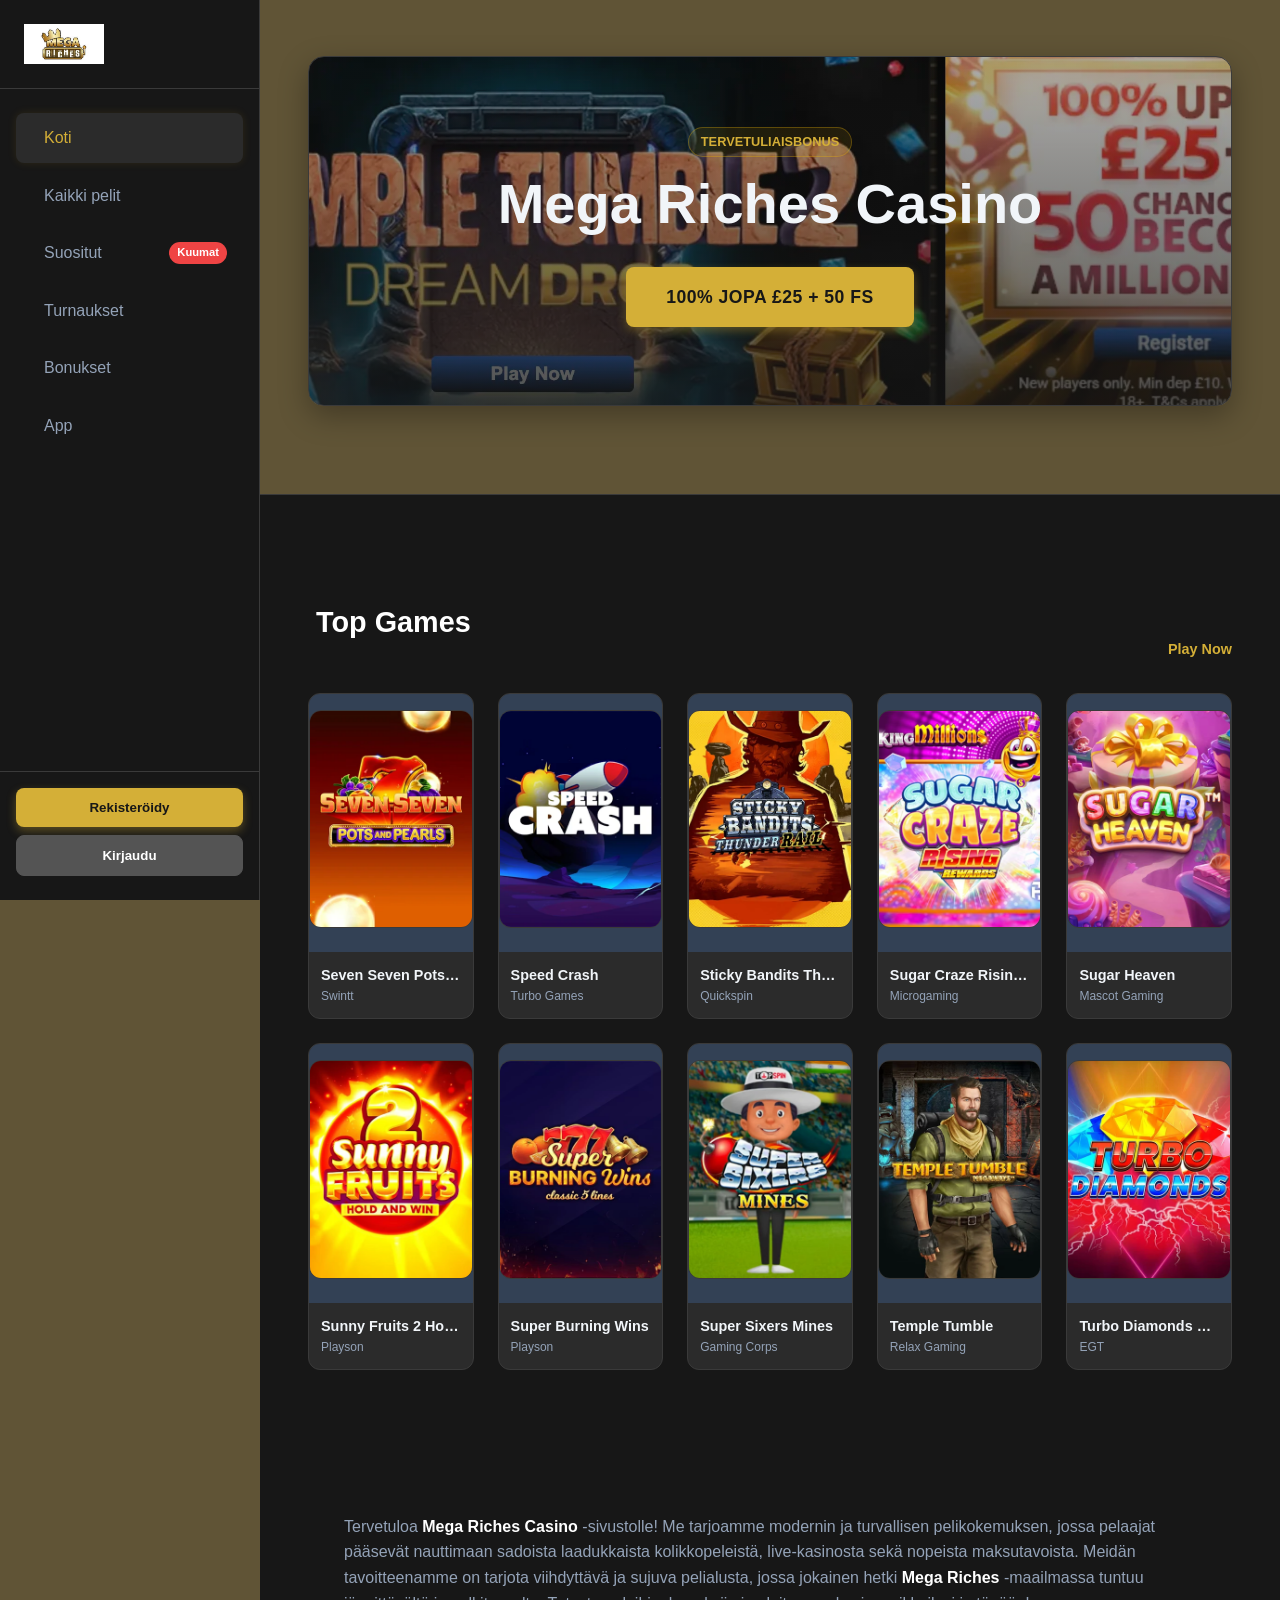
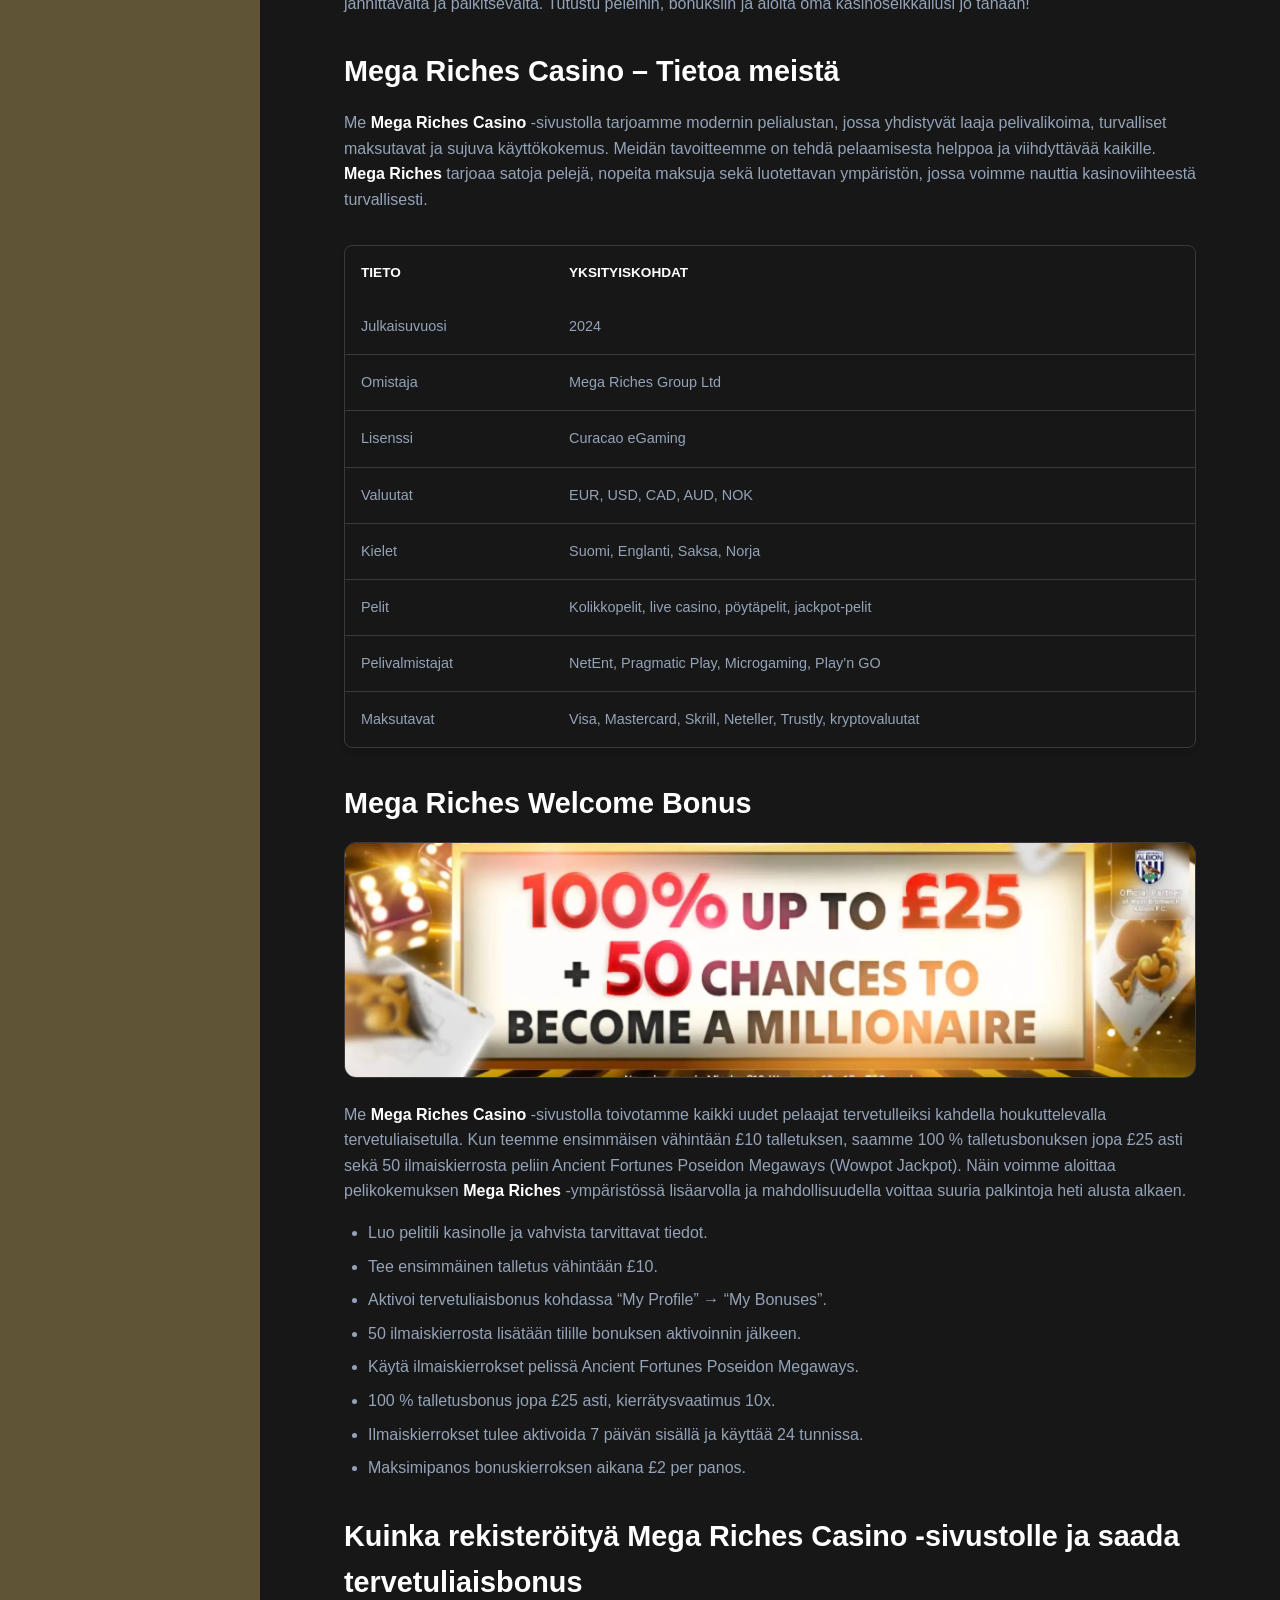
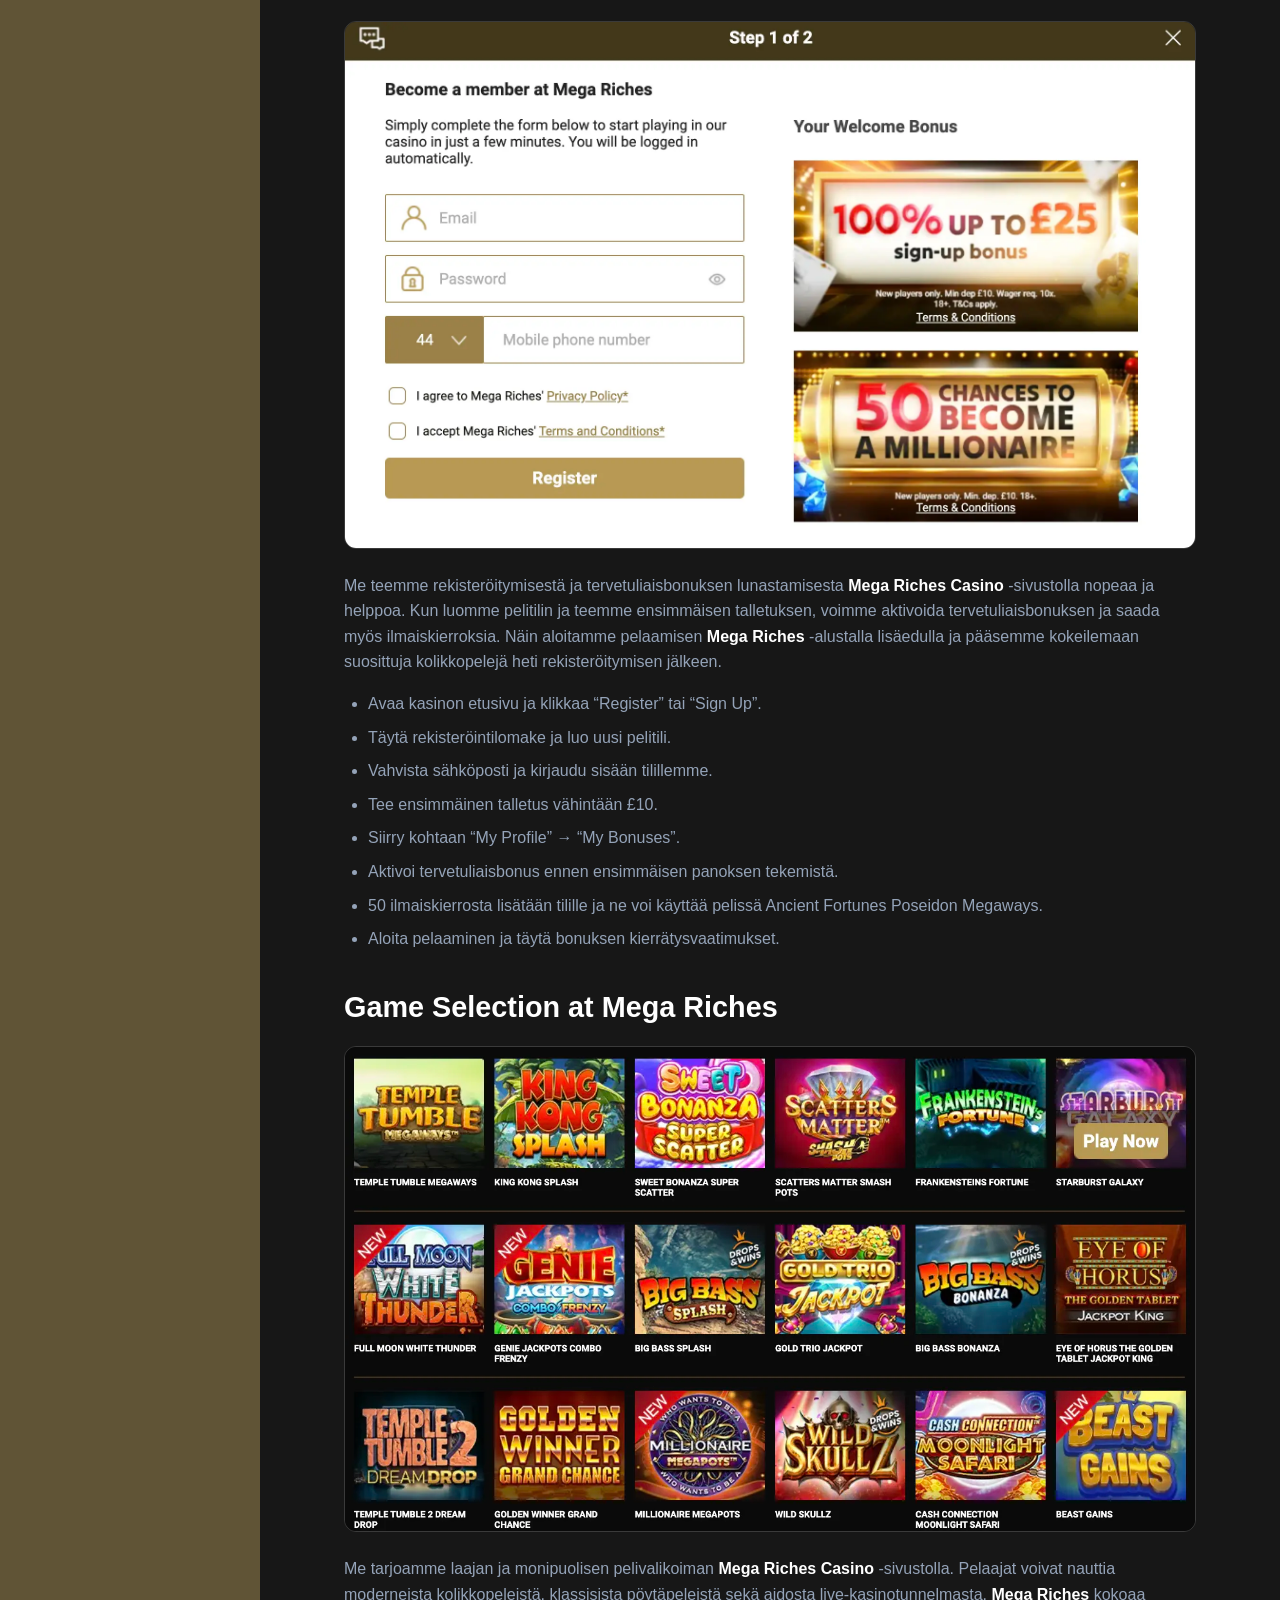
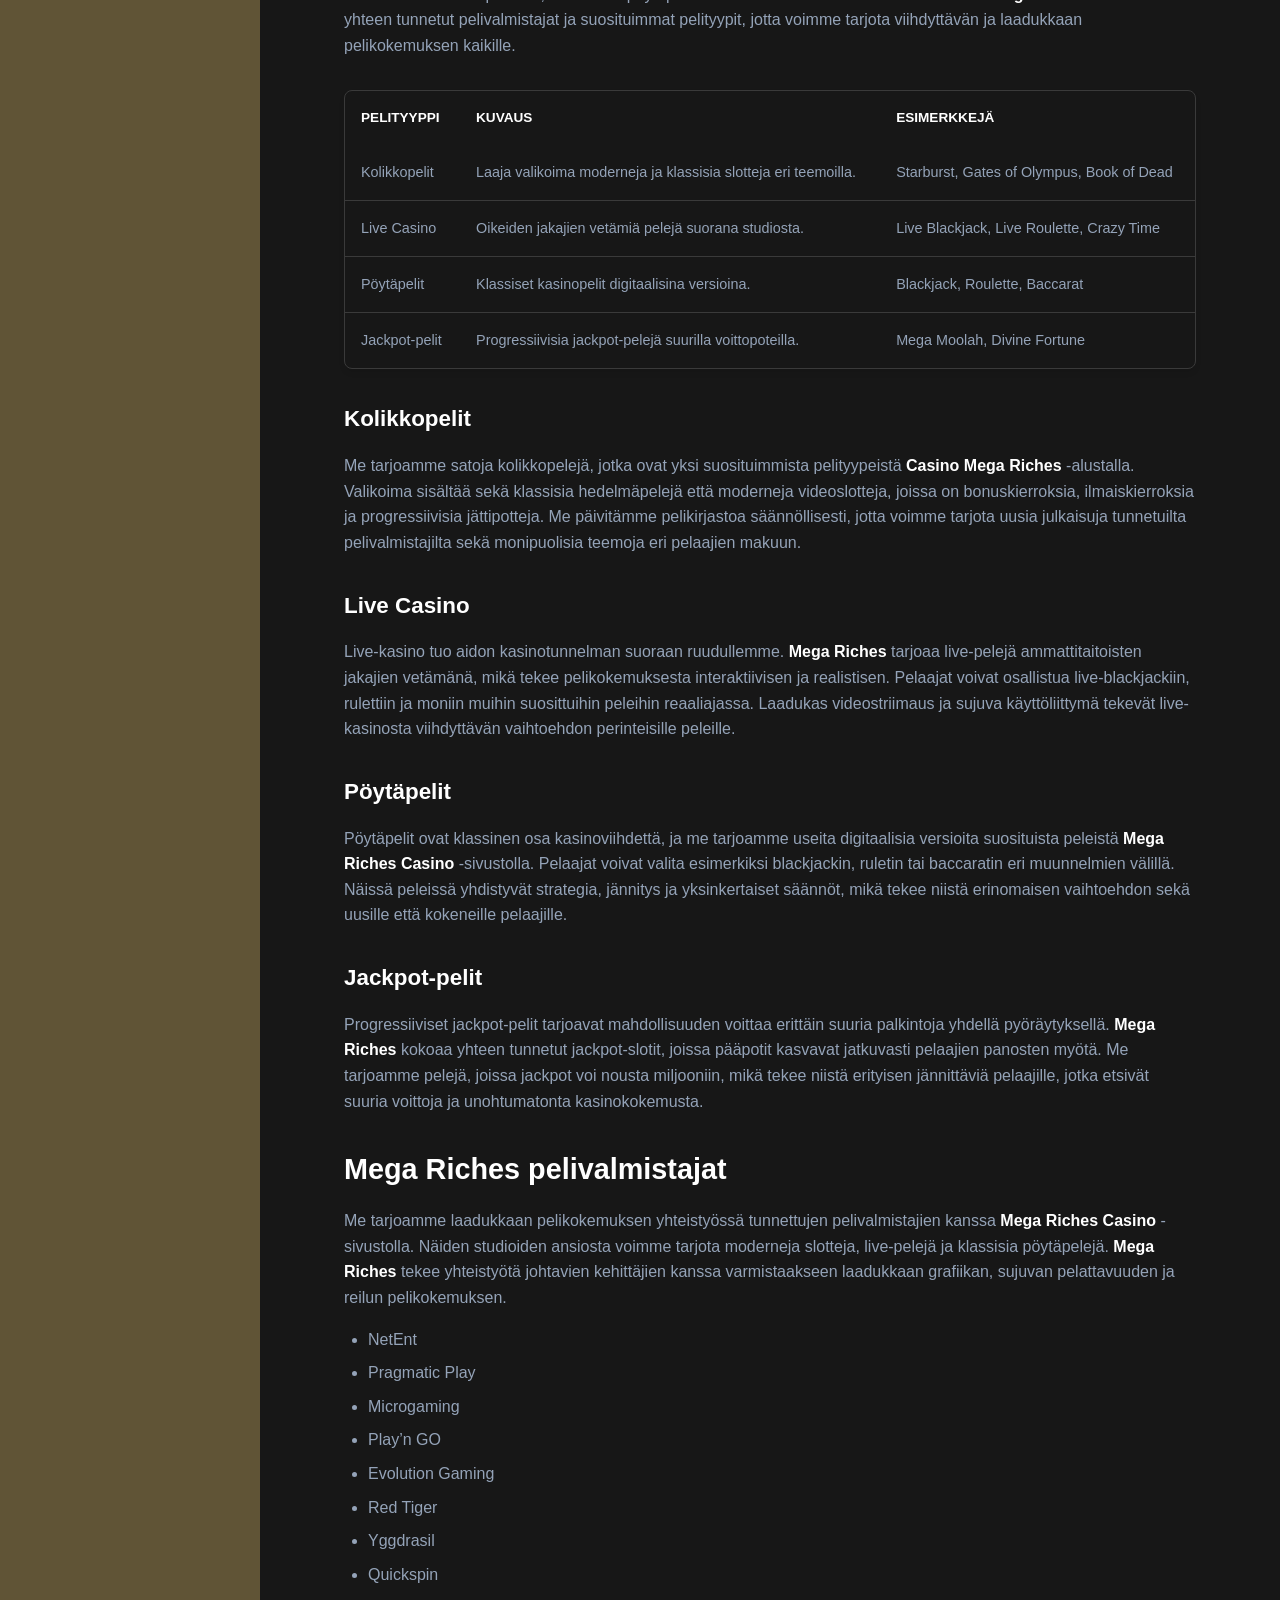
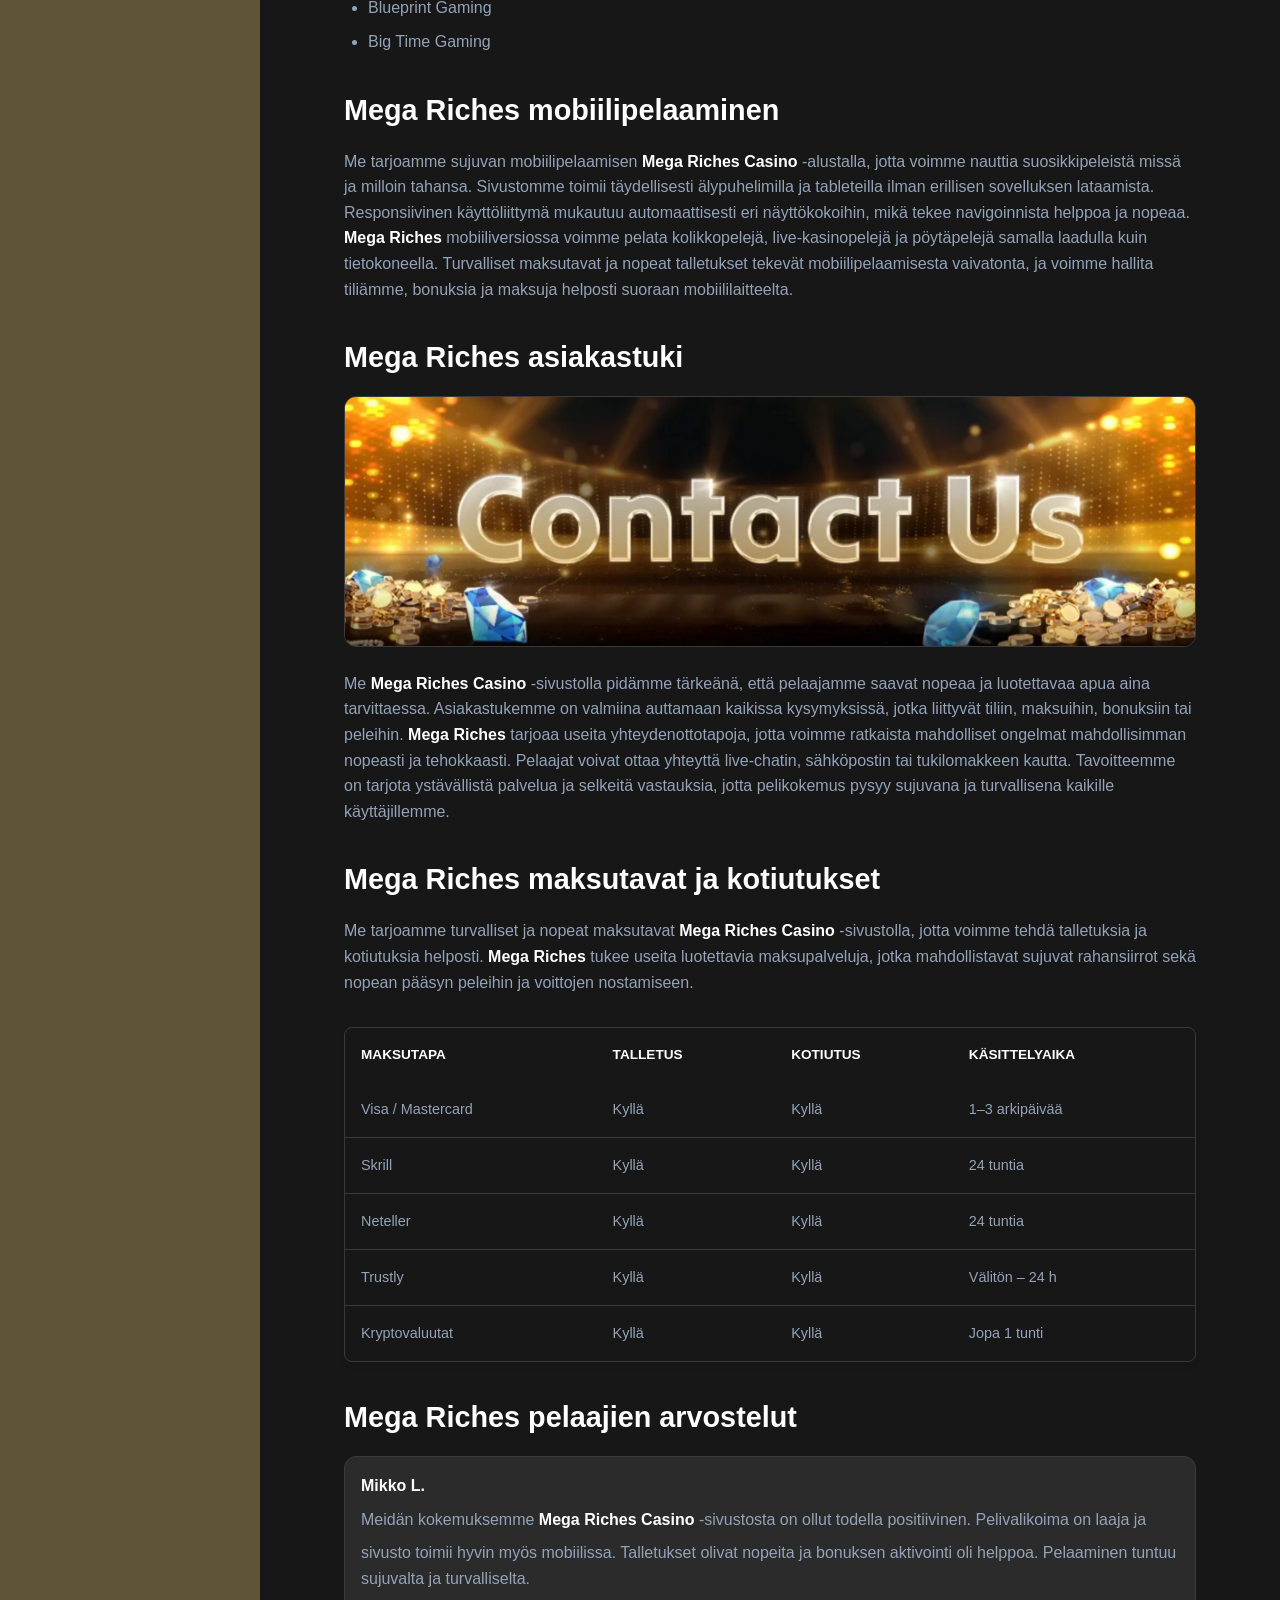
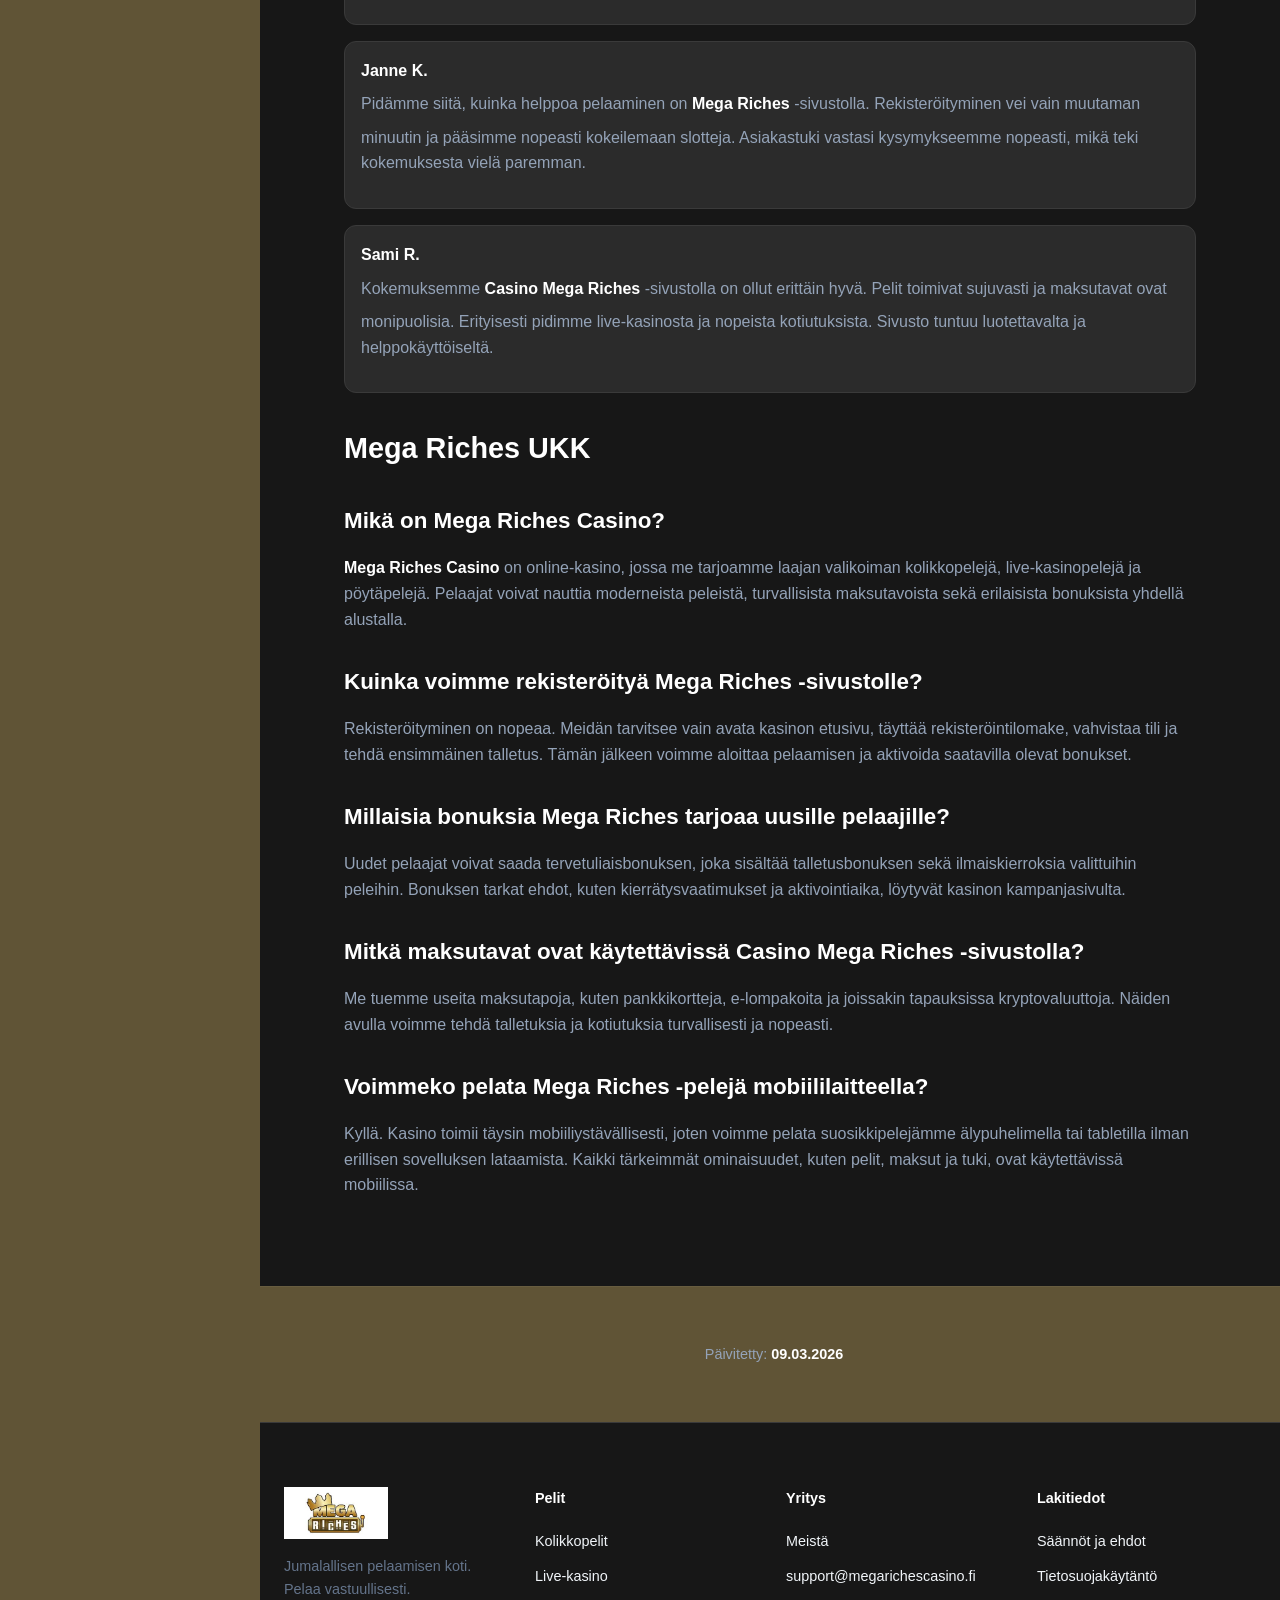
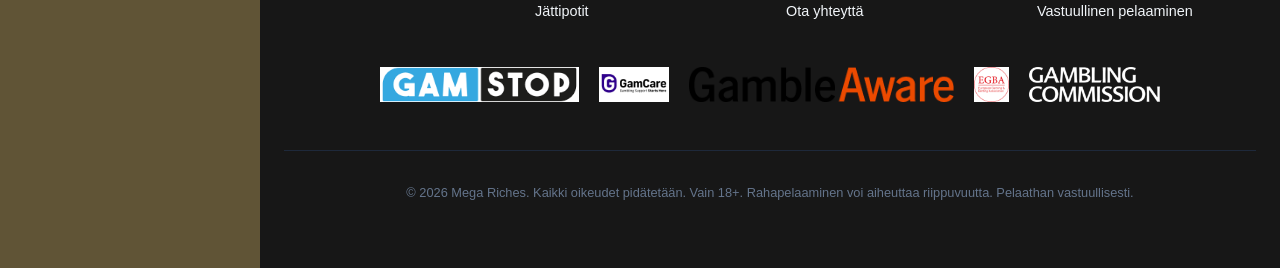
==== index.html @ fe6aa668 "Initial Mega Riches website commit" ====
<!DOCTYPE html>
<html lang="fi">
<head>
    <meta charset="UTF-8">
    <meta name="viewport" content="width=device-width, initial-scale=1.0">
    <title>Mega Riches Casino - Bonus, pelit, maksut ja arvostelut</title>
<meta name="description" content="Tutustu Mega Riches Casinoon: tervetuliaisbonus, pelivalikoima, rekisteröityminen, maksutavat, mobiilipelaaminen, asiakastuki ja UKK.">
    <link rel="stylesheet" href="style.css?=1.8">
    <link rel="canonical" href="/" />
    <link rel="alternate" hreflang="fi" href="/" />
    <link rel="icon" type="image/jpeg" href="mega-riches-favicon.jpeg">
</head>
<body>

    <!-- Checkbox Logic for Mobile Menu -->
<input type="checkbox" id="nav-toggle">

    <div class="app-wrapper">
        
      <div class="mobile-header">
    <div class="brand">
        <a href="/">
            <img src="mega-riches-logo.jpeg" alt="Mega Riches" class="logo-img">
        </a>
    </div>
            
            <div class="header-right" style="display: flex; align-items: center; gap: 10px;">
               <a href="/login/">
  <button class="btn btn-secondary btn-header" style="padding: 5px 10px; font-size: 0.8rem;">Kirjaudu</button>
</a>
              <a href="/go/" class="btn btn-primary btn-header" style="padding: 5px 10px; font-size: 0.8rem;" role="button">Rekisteröidy</a>
                <label for="nav-toggle" class="nav-toggle-label">
                    <i class="fa-solid fa-bars"></i>
                </label>
            </div>
        </div>

        <aside class="sidebar">
            <div class="sidebar-header">
                <div class="brand">
                        <a href="/">
            <img src="mega-riches-logo.jpeg" alt="Mega Riches" class="logo-img">
        </a>
                </div>
            </div>

            <nav class="nav-menu">
                <a href="/" class="nav-link active">
                    <i class="fa-solid fa-house"></i>
                    <span>Koti</span>
                </a>
                <a href="#games" class="nav-link">
                    <i class="fa-solid fa-gamepad"></i>
                    <span>Kaikki pelit</span>
                </a>
                <a href="/" class="nav-link">
                    <i class="fa-solid fa-fire"></i>
                    <span>Suositut</span>
                    <span class="hot-badge">Kuumat</span>
                </a>
                <a href="/" class="nav-link">
                    <i class="fa-solid fa-trophy"></i>
                    <span>Turnaukset</span>
                </a>
                <a href="/bonus/" class="nav-link">
                    <i class="fa-solid fa-wallet"></i>
                    <span>Bonukset</span>
                </a>
                <a href="/app/" class="nav-link">
                    <i class="fa-solid fa-circle-question"></i>
                    <span>App</span>
                </a>
            </nav>

            <div class="sidebar-footer">
              <a href="/go/"> <button class="btn btn-primary">Rekisteröidy</button></a>
                  <a href="/login/">
                <button class="btn btn-secondary">Kirjaudu</button>
                </a>
            </div>
        </aside>

        <!-- Main Content Area -->
        <main class="main-content">
            <section class="hero-section">
                <div class="container">
                    <div class="hero-banner">
                        <span class="hero-tag">Tervetuliaisbonus</span>
                        <h1 class="hero-title">Mega Riches Casino</h1>
                        <a href="/go/" class="btn btn-primary hero-cta" role="button">100% jopa £25 + 50 FS</a>
                    </div>
                </div>
            </section>

            <section id="games" class="content-section" style="border-top: none;">
                <div class="container">
                    <div class="section-header">
                        <h2 class="section-title"><i class="fa-solid fa-gamepad"></i> Top Games</h2>
                        <a href="/go/" class="view-all">Play Now <i class="fa-solid fa-arrow-right"></i></a>
                    </div>

                    <div class="games-grid">
                        <div class="game-card">
                            <div class="game-thumb">
                                <img src="seven-seven-pots-and-pearls.webp" alt="Seven Seven Pots and Pearls" style="width: 100%; height: 100%; object-fit: cover;">
                                <div class="game-overlay">
                                    <button class="play-btn-round">Pelaa</button>
                                </div>
                            </div>
                            <div class="game-info">
                                <div class="game-name">Seven Seven Pots and Pearls</div>
                                <div class="game-provider">Swintt</div>
                            </div>
                        </div>

                        <div class="game-card">
                            <div class="game-thumb">
                                <img src="speed-crash.webp" alt="Speed Crash" style="width: 100%; height: 100%; object-fit: cover;">
                                <div class="game-overlay">
                                    <button class="play-btn-round">Pelaa</button>
                                </div>
                            </div>
                            <div class="game-info">
                                <div class="game-name">Speed Crash</div>
                                <div class="game-provider">Turbo Games</div>
                            </div>
                        </div>

                        <div class="game-card">
                            <div class="game-thumb">
                                <img src="sticky-bandits-thunder-rail.webp" alt="Sticky Bandits Thunder Rail" style="width: 100%; height: 100%; object-fit: cover;">
                                <div class="game-overlay">
                                    <button class="play-btn-round">Pelaa</button>
                                </div>
                            </div>
                            <div class="game-info">
                                <div class="game-name">Sticky Bandits Thunder Rail</div>
                                <div class="game-provider">Quickspin</div>
                            </div>
                        </div>

                        <div class="game-card">
                            <div class="game-thumb">
                                <img src="sugar-craze-rising-rewards-king-millions.webp" alt="Sugar Craze Rising Rewards King Millions" style="width: 100%; height: 100%; object-fit: cover;">
                                <div class="game-overlay">
                                    <button class="play-btn-round">Pelaa</button>
                                </div>
                            </div>
                            <div class="game-info">
                                <div class="game-name">Sugar Craze Rising Rewards</div>
                                <div class="game-provider">Microgaming</div>
                            </div>
                        </div>

                        <div class="game-card">
                            <div class="game-thumb">
                                <img src="sugar-heaven.webp" alt="Sugar Heaven" style="width: 100%; height: 100%; object-fit: cover;">
                                <div class="game-overlay">
                                    <button class="play-btn-round">Pelaa</button>
                                </div>
                            </div>
                            <div class="game-info">
                                <div class="game-name">Sugar Heaven</div>
                                <div class="game-provider">Mascot Gaming</div>
                            </div>
                        </div>

                        <div class="game-card">
                            <div class="game-thumb">
                                <img src="sunny-fruits-2-hold-and-win.webp" alt="Sunny Fruits 2 Hold and Win" style="width: 100%; height: 100%; object-fit: cover;">
                                <div class="game-overlay">
                                    <button class="play-btn-round">Pelaa</button>
                                </div>
                            </div>
                            <div class="game-info">
                                <div class="game-name">Sunny Fruits 2 Hold and Win</div>
                                <div class="game-provider">Playson</div>
                            </div>
                        </div>

                        <div class="game-card">
                            <div class="game-thumb">
                                <img src="super-burning-wins.webp" alt="Super Burning Wins" style="width: 100%; height: 100%; object-fit: cover;">
                                <div class="game-overlay">
                                    <button class="play-btn-round">Pelaa</button>
                                </div>
                            </div>
                            <div class="game-info">
                                <div class="game-name">Super Burning Wins</div>
                                <div class="game-provider">Playson</div>
                            </div>
                        </div>

                        <div class="game-card">
                            <div class="game-thumb">
                                <img src="super-sixers-mines.webp" alt="Super Sixers Mines" style="width: 100%; height: 100%; object-fit: cover;">
                                <div class="game-overlay">
                                    <button class="play-btn-round">Pelaa</button>
                                </div>
                            </div>
                            <div class="game-info">
                                <div class="game-name">Super Sixers Mines</div>
                                <div class="game-provider">Gaming Corps</div>
                            </div>
                        </div>

                        <div class="game-card">
                            <div class="game-thumb">
                                <img src="temple-tumble.webp" alt="Temple Tumble" style="width: 100%; height: 100%; object-fit: cover;">
                                <div class="game-overlay">
                                    <button class="play-btn-round">Pelaa</button>
                                </div>
                            </div>
                            <div class="game-info">
                                <div class="game-name">Temple Tumble</div>
                                <div class="game-provider">Relax Gaming</div>
                            </div>
                        </div>

                        <div class="game-card">
                            <div class="game-thumb">
                                <img src="turbo-diamonds-hold-and-win.webp" alt="Turbo Diamonds Hold and Win" style="width: 100%; height: 100%; object-fit: cover;">
                                <div class="game-overlay">
                                    <button class="play-btn-round">Pelaa</button>
                                </div>
                            </div>
                            <div class="game-info">
                                <div class="game-name">Turbo Diamonds Hold and Win</div>
                                <div class="game-provider">EGT</div>
                            </div>
                        </div>
                    </div>
                </div>
            </section>

            <section class="content-section" style="border-top: none;">
                <div class="container" style="max-width: 900px;">
<p>Tervetuloa <strong>Mega Riches Casino</strong> -sivustolle! Me tarjoamme modernin ja turvallisen pelikokemuksen, jossa pelaajat pääsevät nauttimaan sadoista laadukkaista kolikkopeleistä, live-kasinosta sekä nopeista maksutavoista. Meidän tavoitteenamme on tarjota viihdyttävä ja sujuva pelialusta, jossa jokainen hetki <strong>Mega Riches</strong> -maailmassa tuntuu jännittävältä ja palkitsevalta. Tutustu peleihin, bonuksiin ja aloita oma kasinoseikkailusi jo tänään!</p>
<h2>Mega Riches Casino – Tietoa meistä</h2>
<p>Me <strong>Mega Riches Casino</strong> -sivustolla tarjoamme modernin pelialustan, jossa yhdistyvät laaja pelivalikoima, turvalliset maksutavat ja sujuva käyttökokemus. Meidän tavoitteemme on tehdä pelaamisesta helppoa ja viihdyttävää kaikille. <strong>Mega Riches</strong> tarjoaa satoja pelejä, nopeita maksuja sekä luotettavan ympäristön, jossa voimme nauttia kasinoviihteestä turvallisesti.</p>


<div class="table-responsive">
<table>
<tr>
<th>Tieto</th>
<th>Yksityiskohdat</th>
</tr>
<tr>
<td>Julkaisuvuosi</td>
<td>2024</td>
</tr>
<tr>
<td>Omistaja</td>
<td>Mega Riches Group Ltd</td>
</tr>
<tr>
<td>Lisenssi</td>
<td>Curacao eGaming</td>
</tr>
<tr>
<td>Valuutat</td>
<td>EUR, USD, CAD, AUD, NOK</td>
</tr>
<tr>
<td>Kielet</td>
<td>Suomi, Englanti, Saksa, Norja</td>
</tr>
<tr>
<td>Pelit</td>
<td>Kolikkopelit, live casino, pöytäpelit, jackpot-pelit</td>
</tr>
<tr>
<td>Pelivalmistajat</td>
<td>NetEnt, Pragmatic Play, Microgaming, Play’n GO</td>
</tr>
<tr>
<td>Maksutavat</td>
<td>Visa, Mastercard, Skrill, Neteller, Trustly, kryptovaluutat</td>
</tr>
</table>
</div>
<h2>Mega Riches Welcome Bonus</h2>
<img src="mega-riches-welcome-bonus.webp" alt="Mega Riches Welcome Bonus">
<p>Me <strong>Mega Riches Casino</strong> -sivustolla toivotamme kaikki uudet pelaajat tervetulleiksi kahdella houkuttelevalla tervetuliaisetulla. Kun teemme ensimmäisen vähintään £10 talletuksen, saamme 100 % talletusbonuksen jopa £25 asti sekä 50 ilmaiskierrosta peliin Ancient Fortunes Poseidon Megaways (Wowpot Jackpot). Näin voimme aloittaa pelikokemuksen <strong>Mega Riches</strong> -ympäristössä lisäarvolla ja mahdollisuudella voittaa suuria palkintoja heti alusta alkaen.</p>


<ul>
<li>Luo pelitili kasinolle ja vahvista tarvittavat tiedot.</li>
<li>Tee ensimmäinen talletus vähintään £10.</li>
<li>Aktivoi tervetuliaisbonus kohdassa “My Profile” → “My Bonuses”.</li>
<li>50 ilmaiskierrosta lisätään tilille bonuksen aktivoinnin jälkeen.</li>
<li>Käytä ilmaiskierrokset pelissä Ancient Fortunes Poseidon Megaways.</li>
<li>100 % talletusbonus jopa £25 asti, kierrätysvaatimus 10x.</li>
<li>Ilmaiskierrokset tulee aktivoida 7 päivän sisällä ja käyttää 24 tunnissa.</li>
<li>Maksimipanos bonuskierroksen aikana £2 per panos.</li>
</ul>
<h2>Kuinka rekisteröityä Mega Riches Casino -sivustolle ja saada tervetuliaisbonus</h2>
<img src="mega-riches-registration.webp" alt="Mega Riches Registration">
<p>Me teemme rekisteröitymisestä ja tervetuliaisbonuksen lunastamisesta <strong>Mega Riches Casino</strong> -sivustolla nopeaa ja helppoa. Kun luomme pelitilin ja teemme ensimmäisen talletuksen, voimme aktivoida tervetuliaisbonuksen ja saada myös ilmaiskierroksia. Näin aloitamme pelaamisen <strong>Mega Riches</strong> -alustalla lisäedulla ja pääsemme kokeilemaan suosittuja kolikkopelejä heti rekisteröitymisen jälkeen.</p>


<ul>
<li>Avaa kasinon etusivu ja klikkaa “Register” tai “Sign Up”.</li>
<li>Täytä rekisteröintilomake ja luo uusi pelitili.</li>
<li>Vahvista sähköposti ja kirjaudu sisään tilillemme.</li>
<li>Tee ensimmäinen talletus vähintään £10.</li>
<li>Siirry kohtaan “My Profile” → “My Bonuses”.</li>
<li>Aktivoi tervetuliaisbonus ennen ensimmäisen panoksen tekemistä.</li>
<li>50 ilmaiskierrosta lisätään tilille ja ne voi käyttää pelissä Ancient Fortunes Poseidon Megaways.</li>
<li>Aloita pelaaminen ja täytä bonuksen kierrätysvaatimukset.</li>
</ul>
<h2>Game Selection at Mega Riches</h2>
<img src="mega-riches-game-selection.webp" alt="Mega Riches Game Selection">
<p>Me tarjoamme laajan ja monipuolisen pelivalikoiman <strong>Mega Riches Casino</strong> -sivustolla. Pelaajat voivat nauttia moderneista kolikkopeleistä, klassisista pöytäpeleistä sekä aidosta live-kasinotunnelmasta. <strong>Mega Riches</strong> kokoaa yhteen tunnetut pelivalmistajat ja suosituimmat pelityypit, jotta voimme tarjota viihdyttävän ja laadukkaan pelikokemuksen kaikille.</p>


<div class="table-responsive">
<table>
<tr>
<th>Pelityyppi</th>
<th>Kuvaus</th>
<th>Esimerkkejä</th>
</tr>
<tr>
<td>Kolikkopelit</td>
<td>Laaja valikoima moderneja ja klassisia slotteja eri teemoilla.</td>
<td>Starburst, Gates of Olympus, Book of Dead</td>
</tr>
<tr>
<td>Live Casino</td>
<td>Oikeiden jakajien vetämiä pelejä suorana studiosta.</td>
<td>Live Blackjack, Live Roulette, Crazy Time</td>
</tr>
<tr>
<td>Pöytäpelit</td>
<td>Klassiset kasinopelit digitaalisina versioina.</td>
<td>Blackjack, Roulette, Baccarat</td>
</tr>
<tr>
<td>Jackpot-pelit</td>
<td>Progressiivisia jackpot-pelejä suurilla voittopoteilla.</td>
<td>Mega Moolah, Divine Fortune</td>
</tr>
</table>
</div>


<h3>Kolikkopelit</h3>
<p>Me tarjoamme satoja kolikkopelejä, jotka ovat yksi suosituimmista pelityypeistä <strong>Casino Mega Riches</strong> -alustalla. Valikoima sisältää sekä klassisia hedelmäpelejä että moderneja videoslotteja, joissa on bonuskierroksia, ilmaiskierroksia ja progressiivisia jättipotteja. Me päivitämme pelikirjastoa säännöllisesti, jotta voimme tarjota uusia julkaisuja tunnetuilta pelivalmistajilta sekä monipuolisia teemoja eri pelaajien makuun.</p>


<h3>Live Casino</h3>
<p>Live-kasino tuo aidon kasinotunnelman suoraan ruudullemme. <strong>Mega Riches</strong> tarjoaa live-pelejä ammattitaitoisten jakajien vetämänä, mikä tekee pelikokemuksesta interaktiivisen ja realistisen. Pelaajat voivat osallistua live-blackjackiin, rulettiin ja moniin muihin suosittuihin peleihin reaaliajassa. Laadukas videostriimaus ja sujuva käyttöliittymä tekevät live-kasinosta viihdyttävän vaihtoehdon perinteisille peleille.</p>


<h3>Pöytäpelit</h3>
<p>Pöytäpelit ovat klassinen osa kasinoviihdettä, ja me tarjoamme useita digitaalisia versioita suosituista peleistä <strong>Mega Riches Casino</strong> -sivustolla. Pelaajat voivat valita esimerkiksi blackjackin, ruletin tai baccaratin eri muunnelmien välillä. Näissä peleissä yhdistyvät strategia, jännitys ja yksinkertaiset säännöt, mikä tekee niistä erinomaisen vaihtoehdon sekä uusille että kokeneille pelaajille.</p>


<h3>Jackpot-pelit</h3>
<p>Progressiiviset jackpot-pelit tarjoavat mahdollisuuden voittaa erittäin suuria palkintoja yhdellä pyöräytyksellä. <strong>Mega Riches</strong> kokoaa yhteen tunnetut jackpot-slotit, joissa pääpotit kasvavat jatkuvasti pelaajien panosten myötä. Me tarjoamme pelejä, joissa jackpot voi nousta miljooniin, mikä tekee niistä erityisen jännittäviä pelaajille, jotka etsivät suuria voittoja ja unohtumatonta kasinokokemusta.</p>
<h2>Mega Riches pelivalmistajat</h2>
<p>Me tarjoamme laadukkaan pelikokemuksen yhteistyössä tunnettujen pelivalmistajien kanssa <strong>Mega Riches Casino</strong> -sivustolla. Näiden studioiden ansiosta voimme tarjota moderneja slotteja, live-pelejä ja klassisia pöytäpelejä. <strong>Mega Riches</strong> tekee yhteistyötä johtavien kehittäjien kanssa varmistaakseen laadukkaan grafiikan, sujuvan pelattavuuden ja reilun pelikokemuksen.</p>


<ul>
<li>NetEnt</li>
<li>Pragmatic Play</li>
<li>Microgaming</li>
<li>Play’n GO</li>
<li>Evolution Gaming</li>
<li>Red Tiger</li>
<li>Yggdrasil</li>
<li>Quickspin</li>
<li>Blueprint Gaming</li>
<li>Big Time Gaming</li>
</ul>
<h2>Mega Riches mobiilipelaaminen</h2>
<p>Me tarjoamme sujuvan mobiilipelaamisen <strong>Mega Riches Casino</strong> -alustalla, jotta voimme nauttia suosikkipeleistä missä ja milloin tahansa. Sivustomme toimii täydellisesti älypuhelimilla ja tableteilla ilman erillisen sovelluksen lataamista. Responsiivinen käyttöliittymä mukautuu automaattisesti eri näyttökokoihin, mikä tekee navigoinnista helppoa ja nopeaa. <strong>Mega Riches</strong> mobiiliversiossa voimme pelata kolikkopelejä, live-kasinopelejä ja pöytäpelejä samalla laadulla kuin tietokoneella. Turvalliset maksutavat ja nopeat talletukset tekevät mobiilipelaamisesta vaivatonta, ja voimme hallita tiliämme, bonuksia ja maksuja helposti suoraan mobiililaitteelta.</p>
<h2>Mega Riches asiakastuki</h2>
<img src="mega-riches-support.webp" alt="Mega Riches Support">
<p>Me <strong>Mega Riches Casino</strong> -sivustolla pidämme tärkeänä, että pelaajamme saavat nopeaa ja luotettavaa apua aina tarvittaessa. Asiakastukemme on valmiina auttamaan kaikissa kysymyksissä, jotka liittyvät tiliin, maksuihin, bonuksiin tai peleihin. <strong>Mega Riches</strong> tarjoaa useita yhteydenottotapoja, jotta voimme ratkaista mahdolliset ongelmat mahdollisimman nopeasti ja tehokkaasti. Pelaajat voivat ottaa yhteyttä live-chatin, sähköpostin tai tukilomakkeen kautta. Tavoitteemme on tarjota ystävällistä palvelua ja selkeitä vastauksia, jotta pelikokemus pysyy sujuvana ja turvallisena kaikille käyttäjillemme.</p>
<h2>Mega Riches maksutavat ja kotiutukset</h2>
<p>Me tarjoamme turvalliset ja nopeat maksutavat <strong>Mega Riches Casino</strong> -sivustolla, jotta voimme tehdä talletuksia ja kotiutuksia helposti. <strong>Mega Riches</strong> tukee useita luotettavia maksupalveluja, jotka mahdollistavat sujuvat rahansiirrot sekä nopean pääsyn peleihin ja voittojen nostamiseen.</p>


<div class="table-responsive">
<table>
<tr>
<th>Maksutapa</th>
<th>Talletus</th>
<th>Kotiutus</th>
<th>Käsittelyaika</th>
</tr>
<tr>
<td>Visa / Mastercard</td>
<td>Kyllä</td>
<td>Kyllä</td>
<td>1–3 arkipäivää</td>
</tr>
<tr>
<td>Skrill</td>
<td>Kyllä</td>
<td>Kyllä</td>
<td>24 tuntia</td>
</tr>
<tr>
<td>Neteller</td>
<td>Kyllä</td>
<td>Kyllä</td>
<td>24 tuntia</td>
</tr>
<tr>
<td>Trustly</td>
<td>Kyllä</td>
<td>Kyllä</td>
<td>Välitön – 24 h</td>
</tr>
<tr>
<td>Kryptovaluutat</td>
<td>Kyllä</td>
<td>Kyllä</td>
<td>Jopa 1 tunti</td>
</tr>
</table>
</div>
<h2>Mega Riches pelaajien arvostelut</h2>


<div class="review">
<strong>Mikko L.</strong>
<p>Meidän kokemuksemme <strong>Mega Riches Casino</strong> -sivustosta on ollut todella positiivinen. Pelivalikoima on laaja ja sivusto toimii hyvin myös mobiilissa. Talletukset olivat nopeita ja bonuksen aktivointi oli helppoa. Pelaaminen tuntuu sujuvalta ja turvalliselta.</p>
</div>


<div class="review">
<strong>Janne K.</strong>
<p>Pidämme siitä, kuinka helppoa pelaaminen on <strong>Mega Riches</strong> -sivustolla. Rekisteröityminen vei vain muutaman minuutin ja pääsimme nopeasti kokeilemaan slotteja. Asiakastuki vastasi kysymykseemme nopeasti, mikä teki kokemuksesta vielä paremman.</p>
</div>


<div class="review">
<strong>Sami R.</strong>
<p>Kokemuksemme <strong>Casino Mega Riches</strong> -sivustolla on ollut erittäin hyvä. Pelit toimivat sujuvasti ja maksutavat ovat monipuolisia. Erityisesti pidimme live-kasinosta ja nopeista kotiutuksista. Sivusto tuntuu luotettavalta ja helppokäyttöiseltä.</p>
</div>
<h2>Mega Riches UKK</h2>


<h3>Mikä on Mega Riches Casino?</h3>
<p><strong>Mega Riches Casino</strong> on online-kasino, jossa me tarjoamme laajan valikoiman kolikkopelejä, live-kasinopelejä ja pöytäpelejä. Pelaajat voivat nauttia moderneista peleistä, turvallisista maksutavoista sekä erilaisista bonuksista yhdellä alustalla.</p>


<h3>Kuinka voimme rekisteröityä Mega Riches -sivustolle?</h3>
<p>Rekisteröityminen on nopeaa. Meidän tarvitsee vain avata kasinon etusivu, täyttää rekisteröintilomake, vahvistaa tili ja tehdä ensimmäinen talletus. Tämän jälkeen voimme aloittaa pelaamisen ja aktivoida saatavilla olevat bonukset.</p>


<h3>Millaisia bonuksia Mega Riches tarjoaa uusille pelaajille?</h3>
<p>Uudet pelaajat voivat saada tervetuliaisbonuksen, joka sisältää talletusbonuksen sekä ilmaiskierroksia valittuihin peleihin. Bonuksen tarkat ehdot, kuten kierrätysvaatimukset ja aktivointiaika, löytyvät kasinon kampanjasivulta.</p>


<h3>Mitkä maksutavat ovat käytettävissä Casino Mega Riches -sivustolla?</h3>
<p>Me tuemme useita maksutapoja, kuten pankkikortteja, e-lompakoita ja joissakin tapauksissa kryptovaluuttoja. Näiden avulla voimme tehdä talletuksia ja kotiutuksia turvallisesti ja nopeasti.</p>


<h3>Voimmeko pelata Mega Riches -pelejä mobiililaitteella?</h3>
<p>Kyllä. Kasino toimii täysin mobiiliystävällisesti, joten voimme pelata suosikkipelejämme älypuhelimella tai tabletilla ilman erillisen sovelluksen lataamista. Kaikki tärkeimmät ominaisuudet, kuten pelit, maksut ja tuki, ovat käytettävissä mobiilissa.</p>                </div>
            </section>

            <div class="updated-section" style="text-align: center; padding: 2rem 0; border-top: 1px solid rgba(255,255,255,0.05);">
                <div class="container">
                    <p style="color: #94a3b8; font-size: 0.9rem; margin: 0;">
                        <i class="fa-solid fa-clock-rotate-left" style="margin-right: 8px;"></i>
                        Päivitetty: <span style="font-weight: bold; color: #fff;">09.03.2026</span>
                    </p>
                </div>
            </div>

            <!-- Footer -->
<footer class="site-footer">
    <div class="footer-grid">
        <div class="footer-col">
            <div class="brand" style="margin-bottom: 1rem;">
                <img src="mega-riches-logo.jpeg" alt="Mega Riches" class="logo-img">
            </div>
            <p style="color: #64748b;">Jumalallisen pelaamisen koti. Pelaa vastuullisesti.</p>
        </div>
        <div class="footer-col">
            <h4>Pelit</h4>
            <ul>
                <li><a href="/">Kolikkopelit</a></li>
                <li><a href="/">Live-kasino</a></li>
                <li><a href="/">Jättipotit</a></li>
            </ul>
        </div>
        <div class="footer-col">
            <h4>Yritys</h4>
            <ul>
                <li><a href="/about-us/">Meistä</a></li>
                <li><a href="mailto:support@megarichescasino.fi">support@megarichescasino.fi</a></li>
                <li><a href="/contact-us/">Ota yhteyttä</a></li>
            </ul>
        </div>
        <div class="footer-col">
            <h4>Lakitiedot</h4>
            <ul>
                <li><a href="/terms-and-conditions/">Säännöt ja ehdot</a></li>
                <li><a href="/privacy-policy/">Tietosuojakäytäntö</a></li>
                <li><a href="/responsible-gaming/">Vastuullinen pelaaminen</a></li>
            </ul>
        </div>
    </div>

    <div class="trust-logos" style="display: flex; justify-content: center; align-items: center; gap: 20px; margin: 2rem 0; flex-wrap: wrap;">
        
        <a href="https://www.gamstop.co.uk" target="_blank">
            <img src="gam-stop.png" alt="GamStop" style="height: 35px; width: auto;">
        </a>

        <a href="https://www.gamcare.org.uk" target="_blank">
            <img src="gamcarelogo.jpg" alt="GamCare" style="height: 35px; width: auto;">
        </a>

        <a href="https://www.begambleaware.org" target="_blank">
            <img src="gambleawarelogo.webp" alt="GambleAware" style="height: 35px; width: auto;">
        </a>

        <a href="https://www.egba.eu" target="_blank">
            <img src="egba.png" alt="EGBA" style="height: 35px; width: auto;">
        </a>

        <a href="https://www.gamblingcommission.gov.uk" target="_blank">
            <img src="Gamblingcommision.png" alt="Gambling Commission" style="height: 35px; width: auto;">
        </a>

    </div>

    <div class="copyright">
        <p>&copy; 2026 Mega Riches. Kaikki oikeudet pidätetään. Vain 18+. Rahapelaaminen voi aiheuttaa riippuvuutta. Pelaathan vastuullisesti.</p>
    </div>
</footer>

        </main>
    </div>
</body>
</html>
---- style.css ----
/* --- RESET & VARIABLES --- */
        :root {
            --bg-main: #605436;
            --bg-card: #171717;
            --bg-element: #2b2b2b;
            --border-color: #3a3a3a;
            --text-primary: #f1f5f9;
            --text-secondary: #94a3b8;
            --accent: #d4af37;
            --accent-hover: #b6902d;
            --gold-gradient: linear-gradient(to right, #f5d76e, #d4af37);
            --font-main: 'Inter', sans-serif;
            --sidebar-width: 260px;
        }

        * {
            box-sizing: border-box;
            margin: 0;
            padding: 0;
        }

        body {
            font-family: var(--font-main);
            background-color: var(--bg-main);
            color: var(--text-primary);
            line-height: 1.6;
        }

        a { text-decoration: none; color: inherit; transition: color 0.2s; }
        ul { list-style: none; }
        img { max-width: 100%; display: block; }
        button { font-family: inherit; }

        /* --- LAYOUT STRUCTURE --- */
        .app-wrapper {
            display: flex;
            flex-direction: column;
            min-height: 100vh;
        }

        /* --- MOBILE HEADER & SIDEBAR TOGGLE (No JS) --- */
        .mobile-header {
            background-color: var(--bg-card);
            padding: 1rem;
            display: flex;
            justify-content: space-between;
            align-items: center;
            border-bottom: 1px solid var(--border-color);
            position: sticky;
            top: 0;
            z-index: 100;
        }

        .brand {
            display: flex;
            align-items: center;
            gap: 0.5rem;
            font-size: 1.25rem;
            font-weight: 900;
            letter-spacing: 0.1em;
            color: #fff;
        }
        .brand i { color: var(--accent); }
        .logo-img {
            height: 40px;
            width: auto;
            object-fit: contain;
        }

        /* Checkbox Hack for Mobile Menu */
        #nav-toggle { display: none; }
        .nav-toggle-label {
            cursor: pointer;
            font-size: 1.5rem;
            color: #fff;
        }

        /* --- SIDEBAR --- */
        .sidebar {
            background-color: var(--bg-card);
            width: var(--sidebar-width);
            border-right: 1px solid var(--border-color);
            position: fixed;
            top: 0;
            bottom: 0;
            left: 0;
            z-index: 90;
            transform: translateX(-100%); /* Hidden by default on mobile */
            transition: transform 0.3s ease-in-out;
            display: flex;
            flex-direction: column;
            padding-top: 60px; /* Space for mobile header overlay */
        }

        /* When checkbox is checked, slide sidebar in */
        #nav-toggle:checked ~ .app-wrapper .sidebar {
            transform: translateX(0);
        }

        /* Desktop Sidebar Styles */
        .sidebar-header { display: none; padding: 1.5rem; border-bottom: 1px solid var(--border-color); }
        
        .nav-menu {
            flex: 1;
            overflow-y: auto;
            padding: 1.5rem 1rem;
        }

        .nav-link {
            display: flex;
            align-items: center;
            gap: 0.75rem;
            padding: 0.75rem 1rem;
            margin-bottom: 0.5rem;
            border-radius: 0.5rem;
            color: var(--text-secondary);
            font-weight: 500;
            transition: background 0.2s, color 0.2s;
        }

        .nav-link:hover {
            background-color: var(--bg-element);
            color: #fff;
        }

        .nav-link.active {
            background-color: var(--bg-element);
            color: var(--accent);
            box-shadow: 0 0 10px rgba(234, 179, 8, 0.1);
        }

        .hot-badge {
            margin-left: auto;
            background-color: #ef4444;
            color: white;
            font-size: 0.7rem;
            padding: 0.1rem 0.5rem;
            border-radius: 99px;
            font-weight: 700;
        }

        .sidebar-footer {
            padding: 1rem;
            border-top: 1px solid var(--border-color);
        }

        .btn {
            display: block;
            width: 100%;
            padding: 0.75rem;
            border: none;
            border-radius: 0.5rem;
            font-weight: 700;
            cursor: pointer;
            margin-bottom: 0.5rem;
            transition: transform 0.1s, opacity 0.2s;
        }
        .btn:active { transform: scale(0.98); }

        .btn-primary {
            background-color: var(--accent);
            color: #171717;
            box-shadow: 0 4px 10px rgba(212, 175, 55, 0.35);
        }
        .btn-primary:hover { background-color: var(--accent-hover); }

        .btn-secondary {
            background-color: #545454;
            border: 1px solid #545454;
            color: #fff;
        }
        .btn-secondary:hover { background-color: #666666; border-color: #666666; }

        /* --- MAIN CONTENT --- */
        .main-content {
            flex: 1;
            width: 100%;
            background-color: var(--bg-main);
        }

        .container {
            max-width: 1200px;
            margin: 0 auto;
            padding: 1.5rem;
        }
        .mobile-header {
            background-color: var(--bg-card);
            padding: 1rem;
            display: flex;
            align-items: center; /* Changed from space-between to allow custom grouping */
            border-bottom: 1px solid var(--border-color);
            position: sticky;
            top: 0;
            z-index: 100;
        }

        .brand {
            display: flex;
            align-items: center;
            gap: 0.5rem;
            font-size: 1.25rem;
            font-weight: 900;
            letter-spacing: 0.1em;
            color: #fff;
        }
        .brand i { color: var(--accent); }
        
        /* Mobile Header Buttons */
        .mobile-actions {
            display: flex;
            gap: 0.5rem;
            margin-left: auto; /* Pushes buttons to the right */
            margin-right: 1rem; /* Space before hamburger icon */
        }
        
        .mobile-btn {
            width: auto;
            margin-bottom: 0;
            padding: 0.4rem 0.8rem;
            font-size: 0.75rem;
            font-weight: 700;
            white-space: nowrap;
        }

        /* Checkbox Hack for Mobile Menu */
        #nav-toggle { display: none; }
        .nav-toggle-label {
            cursor: pointer;
            font-size: 1.5rem;
            color: #fff;
        }

        /* Hero Section */
        .hero-section {
            padding: 2rem 1.5rem;
            border-bottom: 1px solid var(--border-color);
            background: var(--bg-main);
        }

        .hero-banner {
            /* Updated background to use image with overlay */
            background: linear-gradient(to bottom, rgba(23, 23, 23, 0.35), rgba(23, 23, 23, 0.75)),
                        url('mega-riches-banner.webp');
            background-size: cover;
            background-position: center;
            border: 1px solid var(--border-color);
            border-radius: 1rem;
            height: 350px;
            display: flex;
            flex-direction: column;
            align-items: center;
            justify-content: center;
            text-align: center;
            margin-bottom: 2rem;
            position: relative;
            overflow: hidden;
            box-shadow: 0 10px 30px rgba(0,0,0,0.3);
        }
        
        .hero-tag {
            background: rgba(234, 179, 8, 0.1);
            color: var(--accent);
            border: 1px solid rgba(234, 179, 8, 0.3);
            padding: 0.25rem 0.75rem;
            border-radius: 2rem;
            font-size: 0.8rem;
            font-weight: 700;
            margin-bottom: 1rem;
            text-transform: uppercase;
        }

        .hero-title {
            font-size: 2.5rem;
            line-height: 1.1;
            margin-bottom: 0.5rem;
            font-weight: 900;
        }
        .text-gradient {
            background: var(--gold-gradient);
            -webkit-background-clip: text;
            -webkit-text-fill-color: transparent;
        }

          .hero-cta {
            margin-top: 1.5rem;
            width: auto;
            padding: 1rem 2.5rem;
            font-size: 1.1rem;
            text-transform: uppercase;
            letter-spacing: 0.5px;
            display: inline-block;
        }

        .prose {
            max-width: 800px;
            margin: 0 auto;
            color: var(--text-secondary);
            font-size: 1rem;
            line-height: 1.8;
        }

        /* Games Grid */
        .section-header {
            display: flex;
            justify-content: space-between;
            align-items: flex-end;
            margin-bottom: 2rem;
        }
        .section-title { font-size: 1.5rem; color: #fff; display: flex; align-items: center; gap: 0.5rem; }
        .section-title i { color: var(--accent); }
        .view-all { color: var(--accent); font-weight: 600; font-size: 0.9rem; }

        .games-grid {
            display: grid;
            grid-template-columns: repeat(2, 1fr);
            gap: 1rem;
        }

        .game-card {
            background-color: var(--bg-element);
            border: 1px solid var(--border-color);
            border-radius: 0.75rem;
            overflow: hidden;
            transition: transform 0.2s, border-color 0.2s;
            position: relative;
        }
        .game-card:hover {
            transform: translateY(-5px);
            border-color: var(--accent);
            box-shadow: 0 10px 20px rgba(0,0,0,0.2);
        }

        .game-thumb {
            aspect-ratio: 3/4;
            background-color: #334155;
            display: flex;
            align-items: center;
            justify-content: center;
            position: relative;
        }
        .game-thumb i { font-size: 3rem; color: #475569; }

        .game-overlay {
            position: absolute;
            top: 0; left: 0; width: 100%; height: 100%;
            background: rgba(2, 6, 23, 0.85);
            display: flex;
            flex-direction: column;
            justify-content: center;
            align-items: center;
            opacity: 0;
            transition: opacity 0.2s;
        }
        .game-card:hover .game-overlay { opacity: 1; }

        .play-btn-round {
            background: var(--accent);
            color: #000;
            border: none;
            padding: 0.5rem 1.5rem;
            border-radius: 2rem;
            font-weight: 700;
            cursor: pointer;
            margin-bottom: 0.5rem;
        }

        .game-info { padding: 0.75rem; }
        .game-name { font-weight: 700; font-size: 0.9rem; white-space: nowrap; overflow: hidden; text-overflow: ellipsis; }
        .game-provider { font-size: 0.75rem; color: var(--text-secondary); }

        /* Tables & Content */
        .content-section {
            background-color: var(--bg-card);
            border-top: 1px solid var(--border-color);
            padding: 3rem 1.5rem;
        }

        .table-responsive {
            overflow-x: auto;
            border: 1px solid var(--border-color);
            border-radius: 0.5rem;
            margin-top: 2rem;
            box-shadow: 0 4px 6px -1px rgba(0, 0, 0, 0.1);
        }

        table {
            width: 100%;
            border-collapse: collapse;
            text-align: left;
            min-width: 600px;
        }
        
        thead { background-color: var(--bg-element); }
        th { padding: 1rem; color: #fff; font-size: 0.85rem; text-transform: uppercase; font-weight: 700; }
        th.highlight { color: var(--accent); }
        
        td { padding: 1rem; border-bottom: 1px solid var(--border-color); color: var(--text-secondary); font-size: 0.9rem; }
        tr:last-child td { border-bottom: none; }
        tr:hover td { background-color: rgba(30, 41, 59, 0.3); }
        .val-good { color: #4ade80; font-weight: 700; }
        /* --- TYPOGRAPHY FIX FOR CONTENT SECTION --- */
.content-section h2, 
.content-section h3 {
    color: #fff;
    margin-top: 2rem;
    margin-bottom: 1rem;
    font-weight: 700;
}

.content-section h2 { font-size: 1.8rem; }
.content-section h3 { font-size: 1.4rem; }

.content-section p {
    margin-bottom: 1rem;
    color: var(--text-secondary);
}

.content-section ul, 
.content-section ol {
    margin-bottom: 1.5rem;
    padding-left: 1.5rem; /* Indent lists */
    color: var(--text-secondary);
}

.content-section li {
    margin-bottom: 0.5rem;
    list-style-type: disc; /* Bring back bullet points */
}

.content-section strong {
    color: #fff; /* Make bold text pop */
}
.content-section img {
    width: 100%;
    height: auto;
    margin: 1rem 0 1.5rem;
    border-radius: 0.75rem;
    border: 1px solid var(--border-color);
}
.review {
    background: var(--bg-element);
    border: 1px solid var(--border-color);
    border-radius: 0.75rem;
    padding: 1rem;
    margin-bottom: 1rem;
}
.review strong {
    display: inline-block;
    margin-bottom: 0.5rem;
}

        /* Payment Methods */
        .payment-section { padding: 3rem 1.5rem; text-align: center; border-top: 1px solid var(--border-color); }
        .payment-icons {
            display: flex;
            flex-wrap: wrap;
            justify-content: center;
            gap: 1rem;
            margin-top: 2rem;
            opacity: 0.8;
        }
        .pay-item {
            background: var(--bg-element);
            border: 1px solid var(--border-color);
            padding: 0.5rem 1.5rem;
            border-radius: 0.25rem;
            display: flex;
            align-items: center;
            gap: 0.5rem;
            font-weight: 700;
            color: #fff;
        }

        /* Reviews */
        .reviews-section {
            background-color: var(--bg-card);
            padding: 3rem 1.5rem;
            border-top: 1px solid var(--border-color);
        }
        .reviews-grid {
            display: grid;
            grid-template-columns: 1fr;
            gap: 1.5rem;
            max-width: 1200px;
            margin: 2rem auto 0;
        }
        .review-card {
            background: var(--bg-element);
            padding: 1.5rem;
            border-radius: 0.75rem;
            border: 1px solid var(--border-color);
            position: relative;
        }
        .stars { color: var(--accent); margin-bottom: 1rem; font-size: 0.8rem; }
        .quote { font-style: italic; color: var(--text-secondary); margin-bottom: 1rem; font-size: 0.95rem; }
        .reviewer { display: flex; align-items: center; gap: 0.75rem; }
        .avatar {
            width: 40px; height: 40px;
            border-radius: 50%;
            display: flex; align-items: center; justify-content: center;
            font-weight: 700; color: #000;
        }
        .av-1 { background: linear-gradient(135deg, #facc15, #f97316); }
        .av-2 { background: linear-gradient(135deg, #60a5fa, #4f46e5); color: white; }
        .av-3 { background: linear-gradient(135deg, #4ade80, #10b981); }

        /* FAQ */
        .faq-section { padding: 3rem 1.5rem; max-width: 800px; margin: 0 auto; }
        details {
            background: var(--bg-card);
            border: 1px solid var(--border-color);
            border-radius: 0.5rem;
            margin-bottom: 1rem;
            overflow: hidden;
        }
        summary {
            padding: 1rem;
            font-weight: 600;
            cursor: pointer;
            display: flex;
            justify-content: space-between;
            align-items: center;
            list-style: none;
        }
        summary::after {
            content: '\f078';
            font-family: "Font Awesome 6 Free";
            font-weight: 900;
            color: var(--accent);
            transition: transform 0.2s;
        }
        details[open] summary::after { transform: rotate(180deg); }
        .faq-answer {
            padding: 1rem;
            border-top: 1px solid var(--border-color);
            background: rgba(0,0,0,0.2);
            color: var(--text-secondary);
        }

        /* Footer */
        .site-footer {
            background-color: #171717;
            padding: 4rem 1.5rem;
            border-top: 1px solid var(--border-color);
            font-size: 0.9rem;
        }
        .site-footer .logo-img { height: 52px; }
        .footer-grid {
            display: grid;
            grid-template-columns: 1fr;
            gap: 2rem;
            max-width: 1200px;
            margin: 0 auto;
        }
        .footer-col h4 { color: #fff; margin-bottom: 1.25rem; }
        .footer-col ul li { margin-bottom: 0.75rem; }
        .footer-col a:hover { color: var(--accent); }
        .copyright {
            text-align: center;
            margin-top: 3rem;
            padding-top: 2rem;
            border-top: 1px solid #1e293b;
            font-size: 0.8rem;
            color: #64748b;
        }
         .hero-cta {
                width: auto;
                display: inline-block;
            }
            

        /* --- DESKTOP BREAKPOINT --- */
        @media (min-width: 768px) {
            .app-wrapper { flex-direction: row; }
            .mobile-header { display: none; }
            
            .sidebar {
                position: sticky;
                transform: translateX(0);
                height: 100vh;
                padding-top: 0;
            }
            .sidebar-header { display: flex; align-items: center; gap: 0.5rem; }
            
            .games-grid { grid-template-columns: repeat(3, 1fr); }
            .reviews-grid { grid-template-columns: repeat(3, 1fr); }
            .footer-grid { grid-template-columns: repeat(4, 1fr); }
            
            .hero-title { font-size: 3.5rem; }
        }

        @media (min-width: 1024px) {
            .games-grid { grid-template-columns: repeat(5, 1fr); gap: 1.5rem; }
        }
    /* --- UPDATED MOBILE HEADER STYLES --- */

/* Align the Right side elements (Buttons + Hamburger) */
.header-right {
    display: flex;
    align-items: center;
    gap: 0.75rem; /* Space between buttons and icon */
}

/* Specific styling for Header Buttons to override default .btn */
.btn-header {
    display: inline-block;     /* Prevent taking full width */
    width: auto;               /* Fit text content */
    margin-bottom: 0;          /* Remove bottom margin defined in .btn */
    padding: 0.4rem 0.85rem;   /* Smaller padding for header */
    font-size: 0.75rem;        /* Smaller text */
    text-transform: uppercase; /* Make it look crisp like the screenshot */
    letter-spacing: 0.5px;
    white-space: nowrap;       /* Prevent text wrapping */
}

/* Adjust the hamburger icon to align perfectly with buttons */
.nav-toggle-label {
    display: flex;
    align-items: center;
    margin-left: 0.25rem;      /* Little extra space from buttons */
}

/* Optional: Hide these buttons on very small phones (like Galaxy Fold) to prevent breaking */
@media (max-width: 340px) {
    .btn-header {
        padding: 0.3rem 0.5rem;
        font-size: 0.7rem;
    }
}
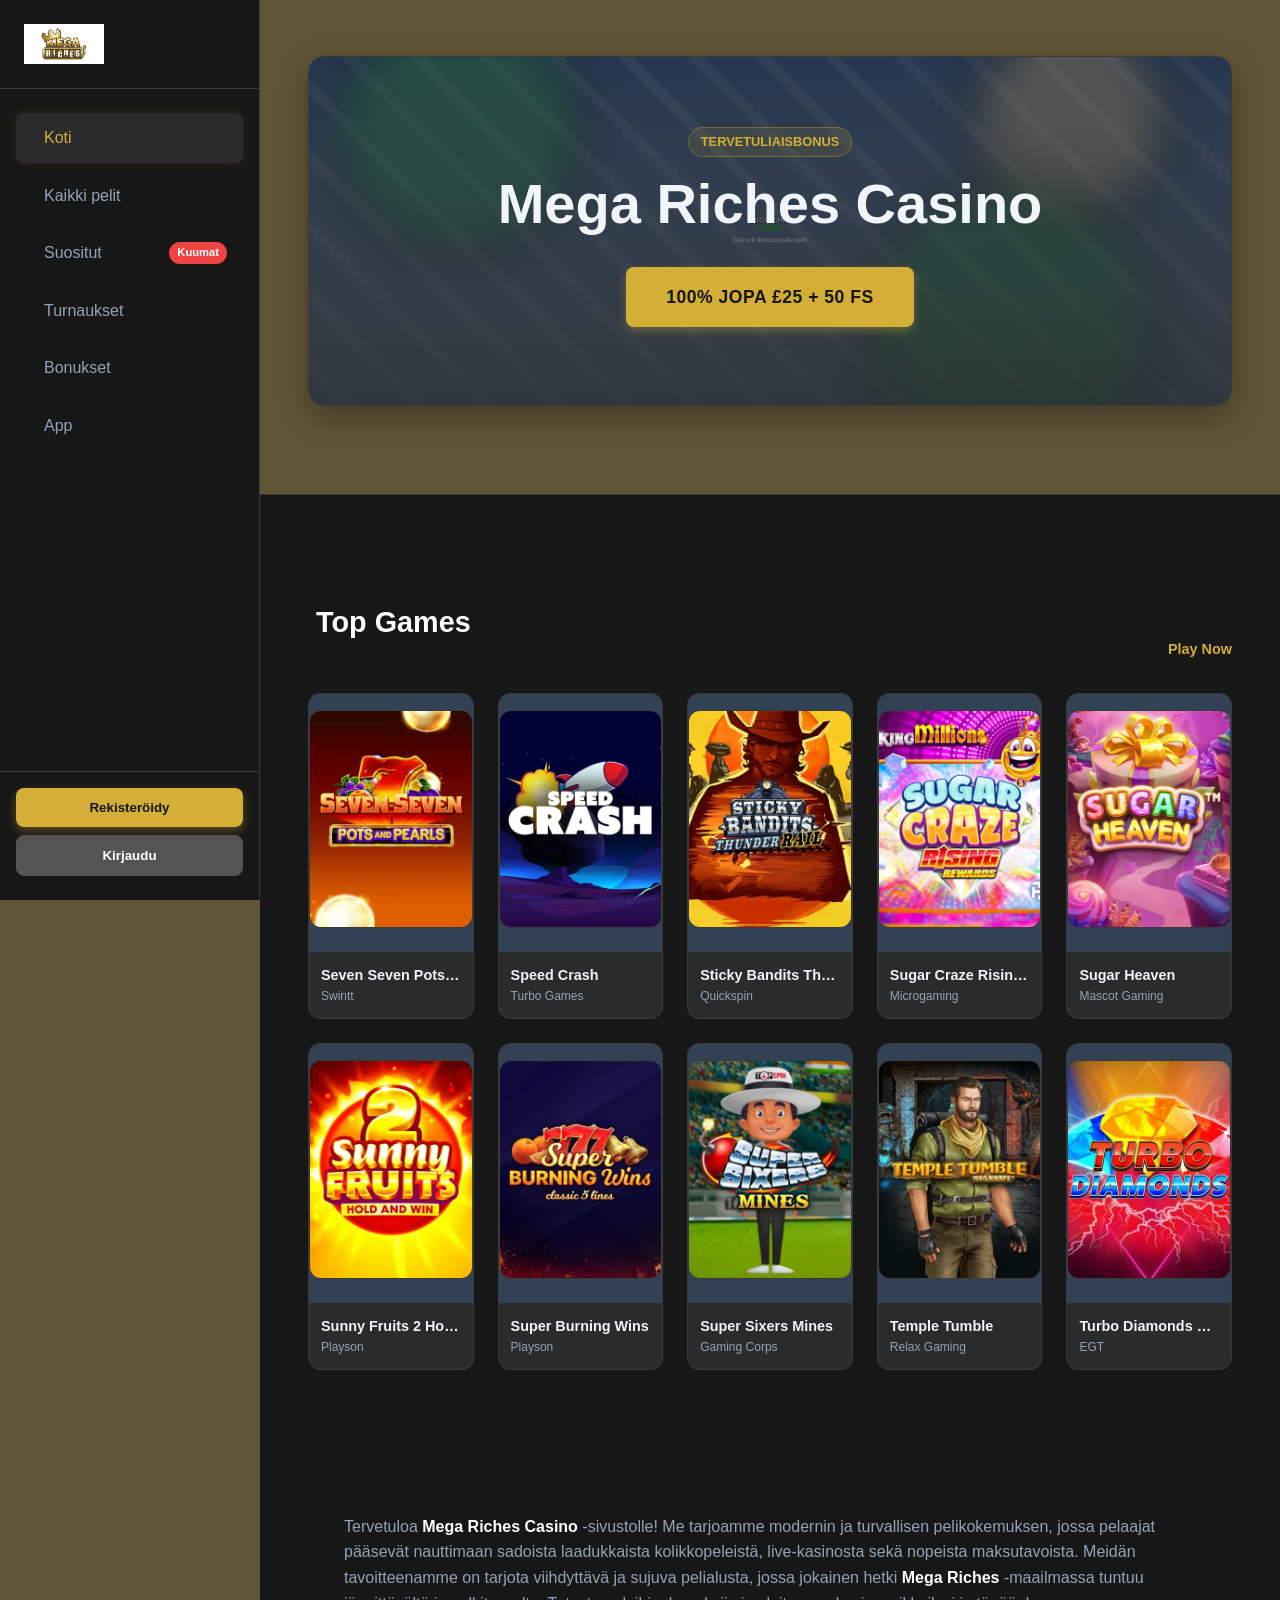
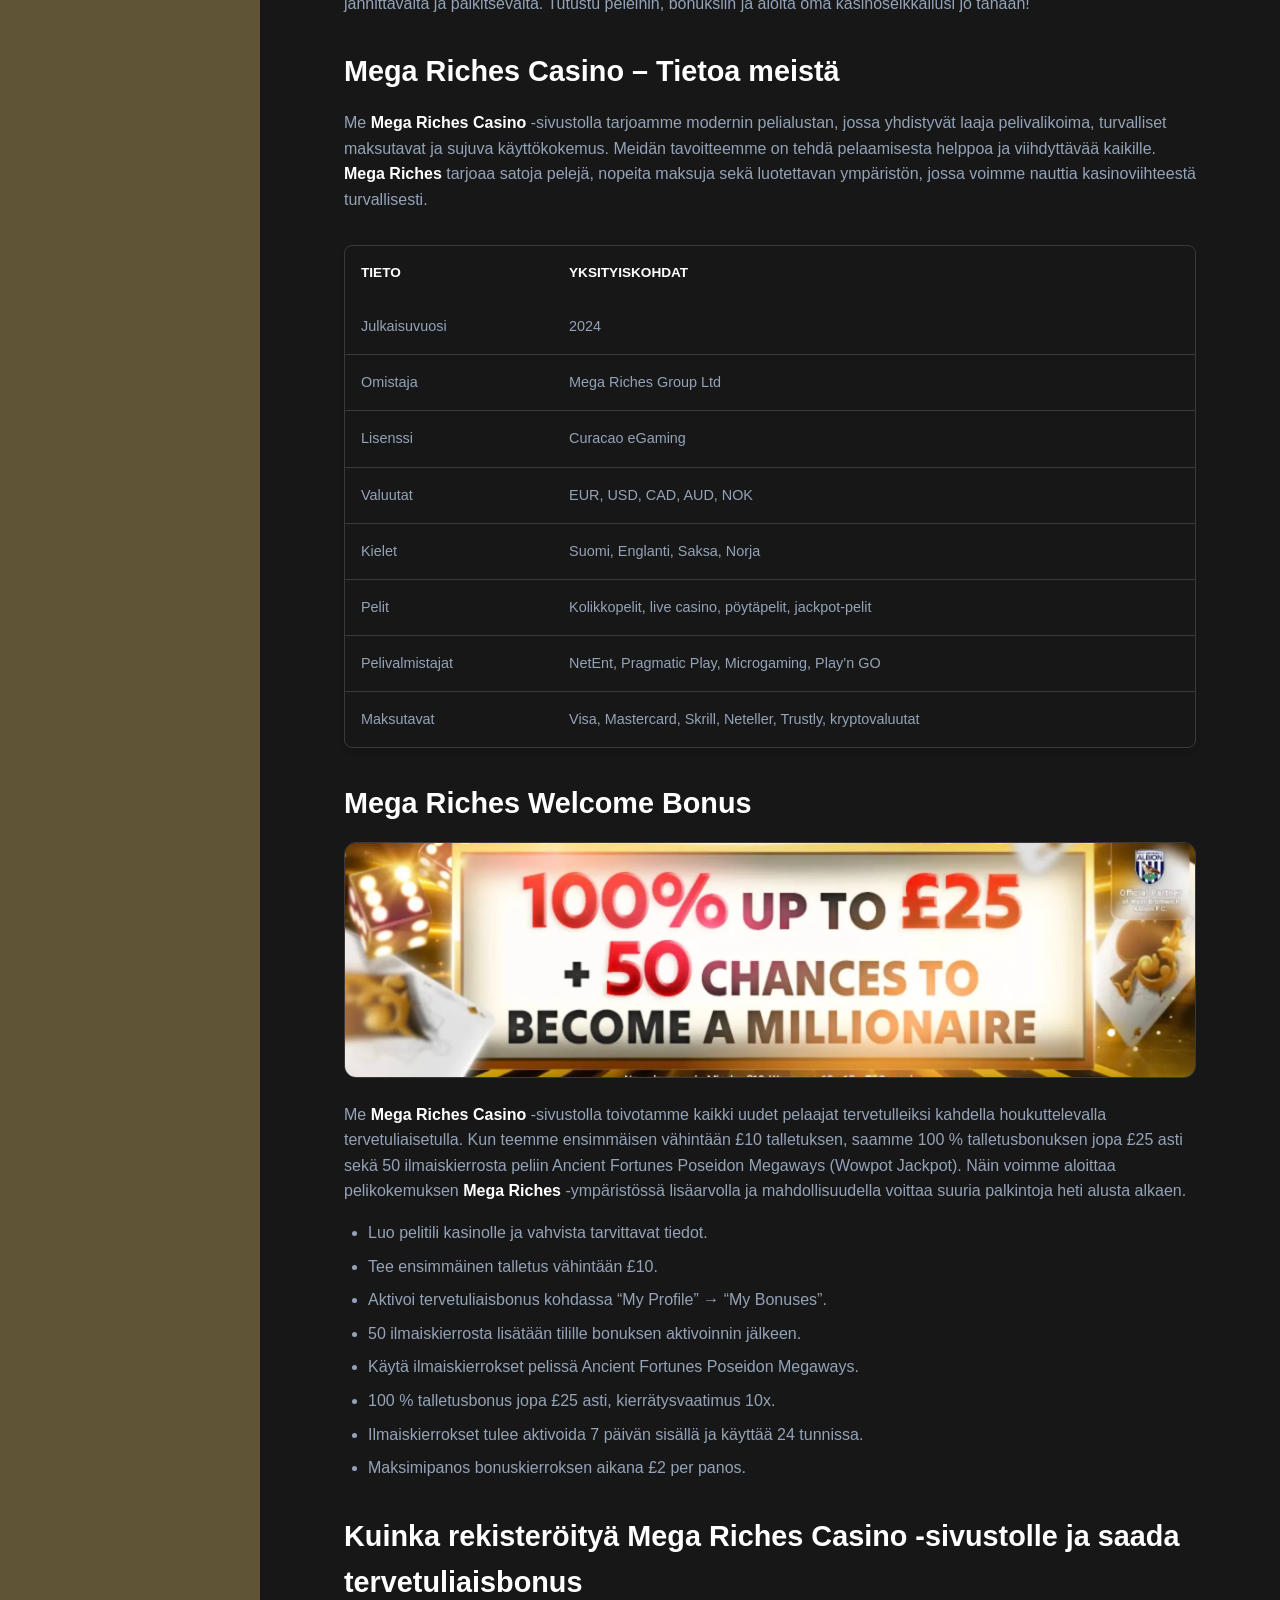
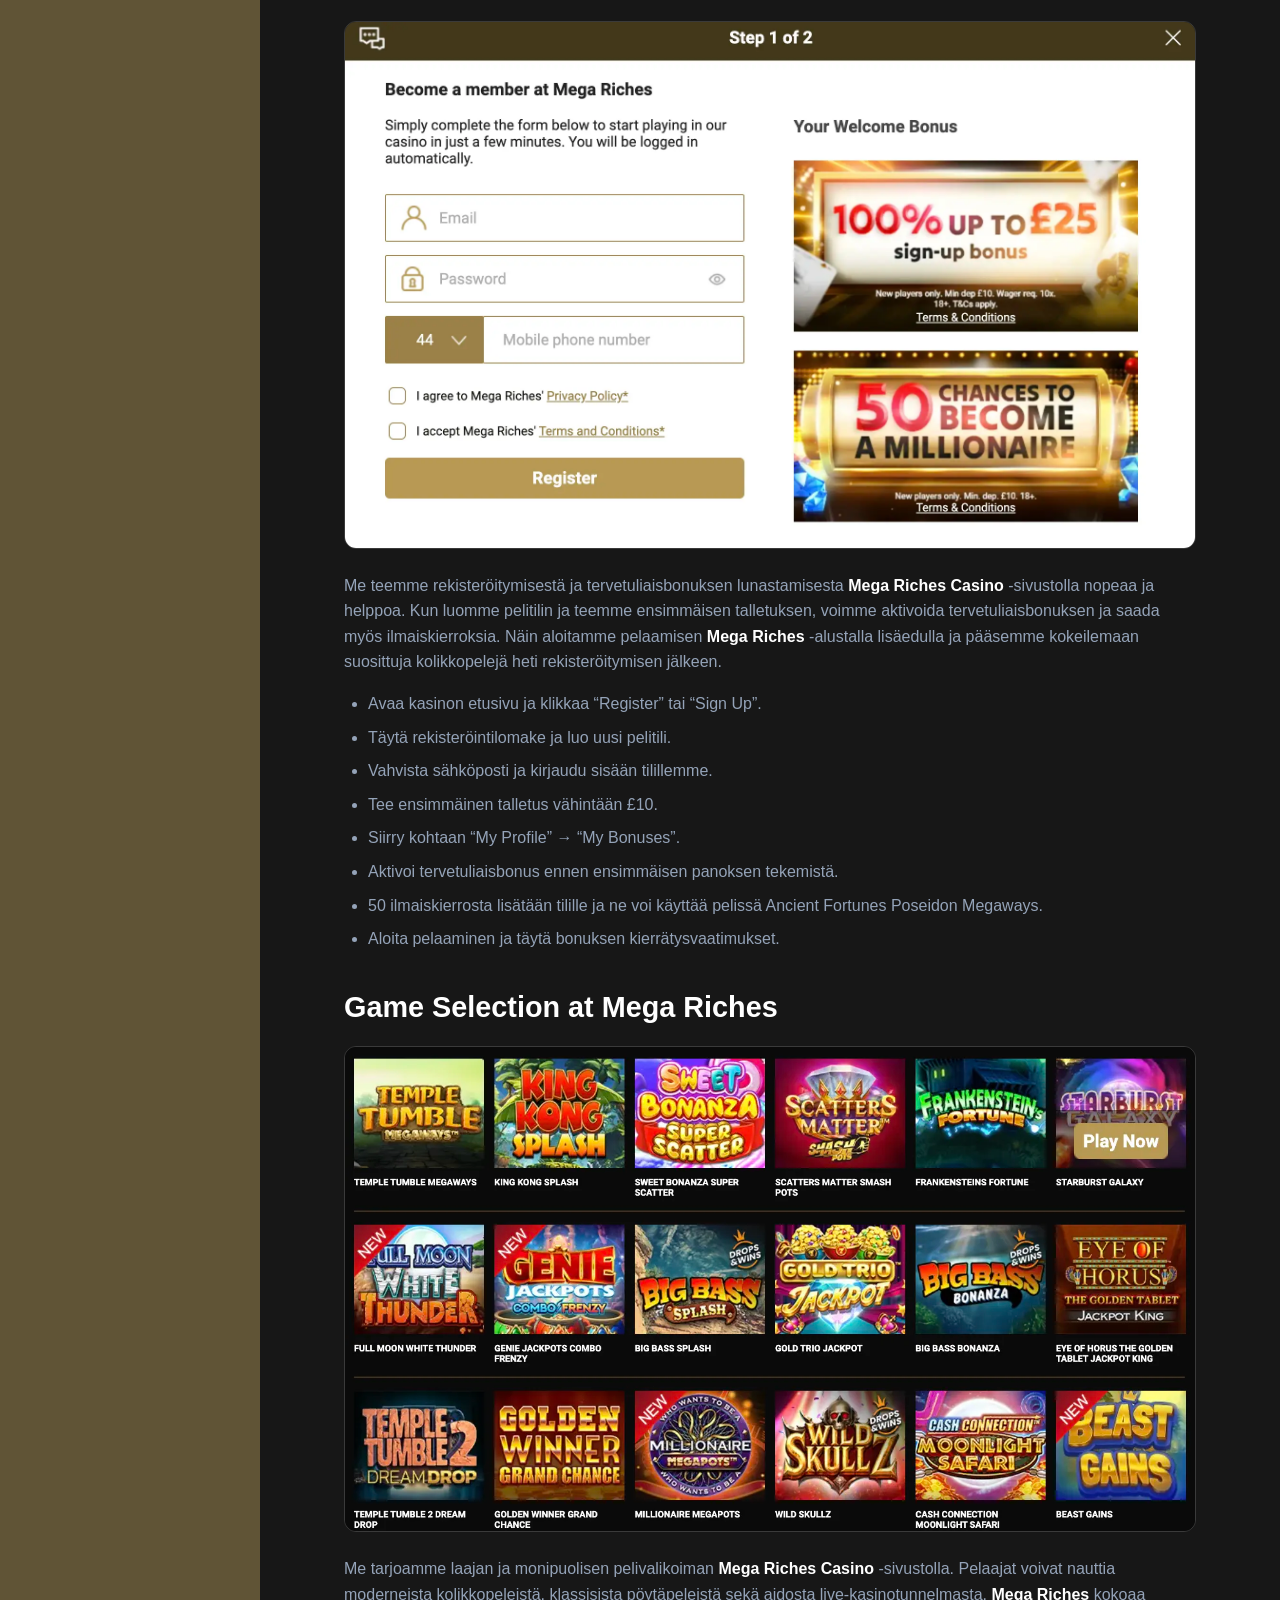
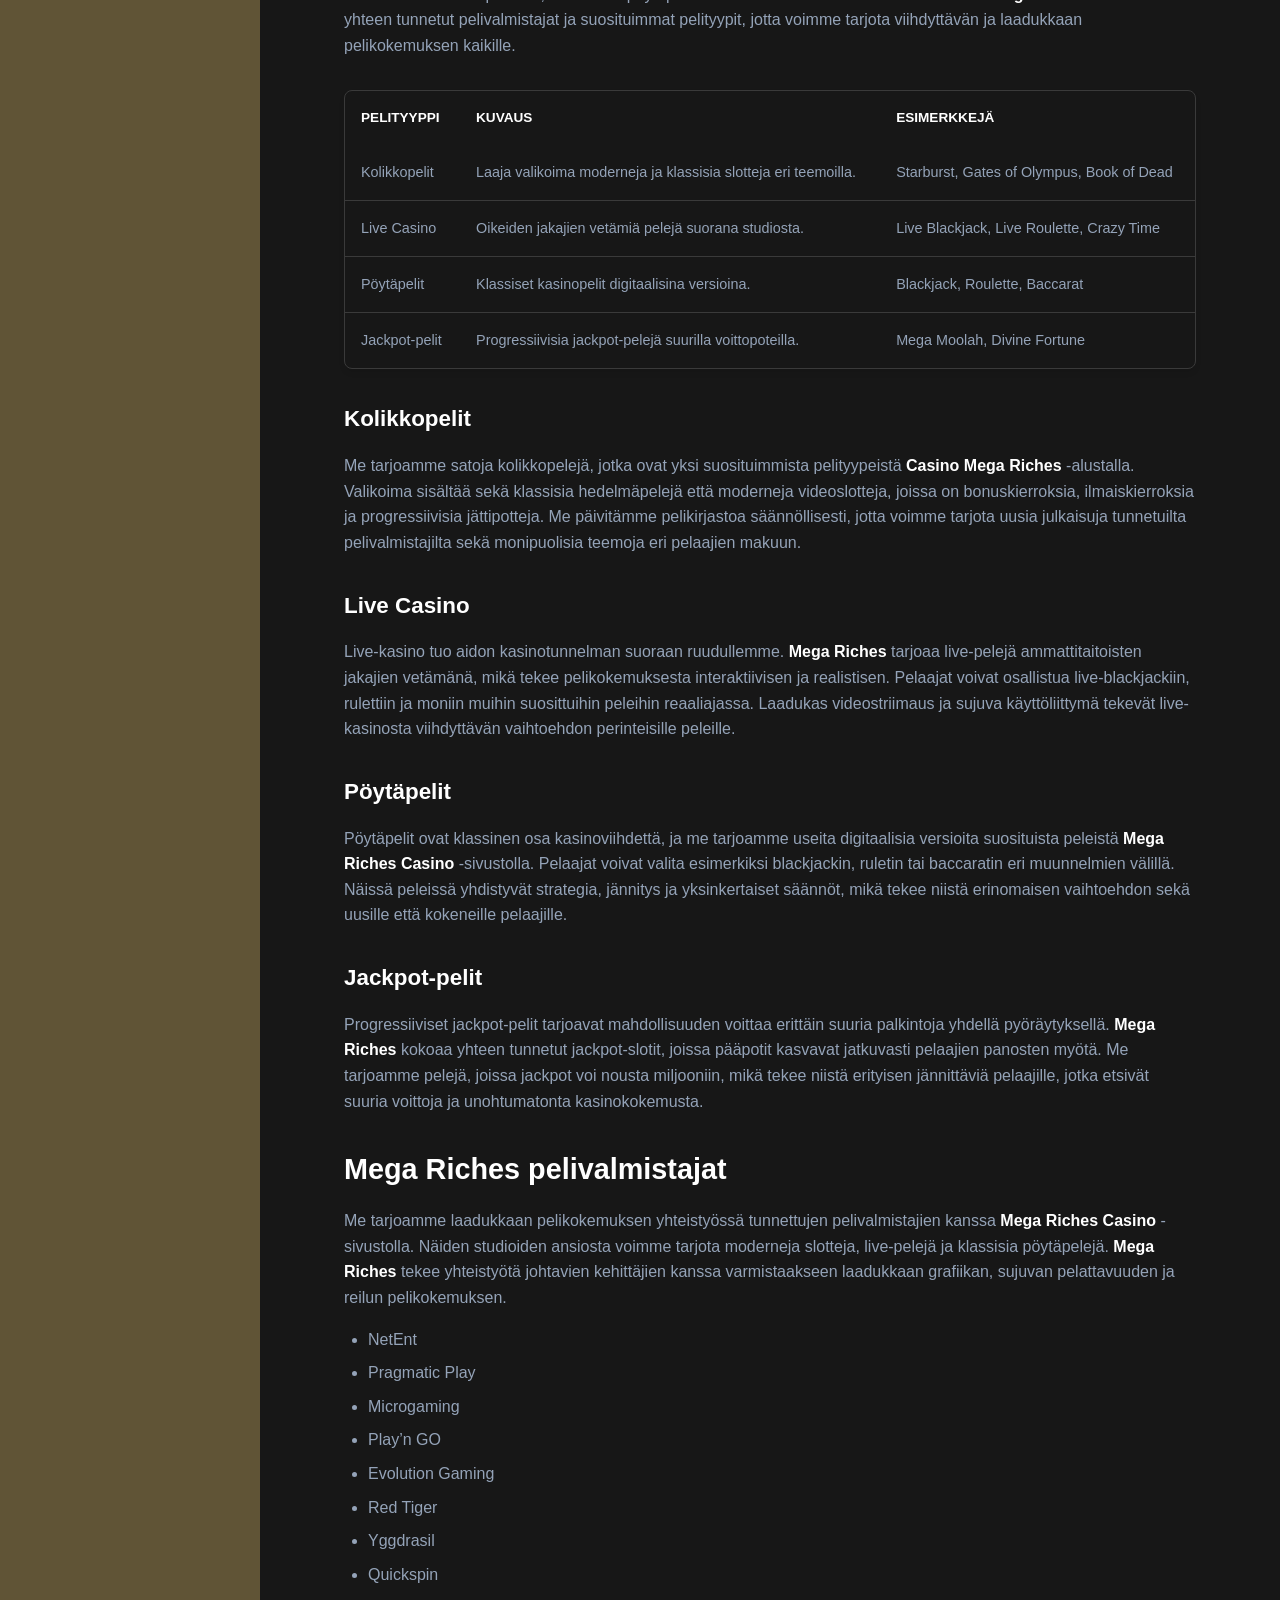
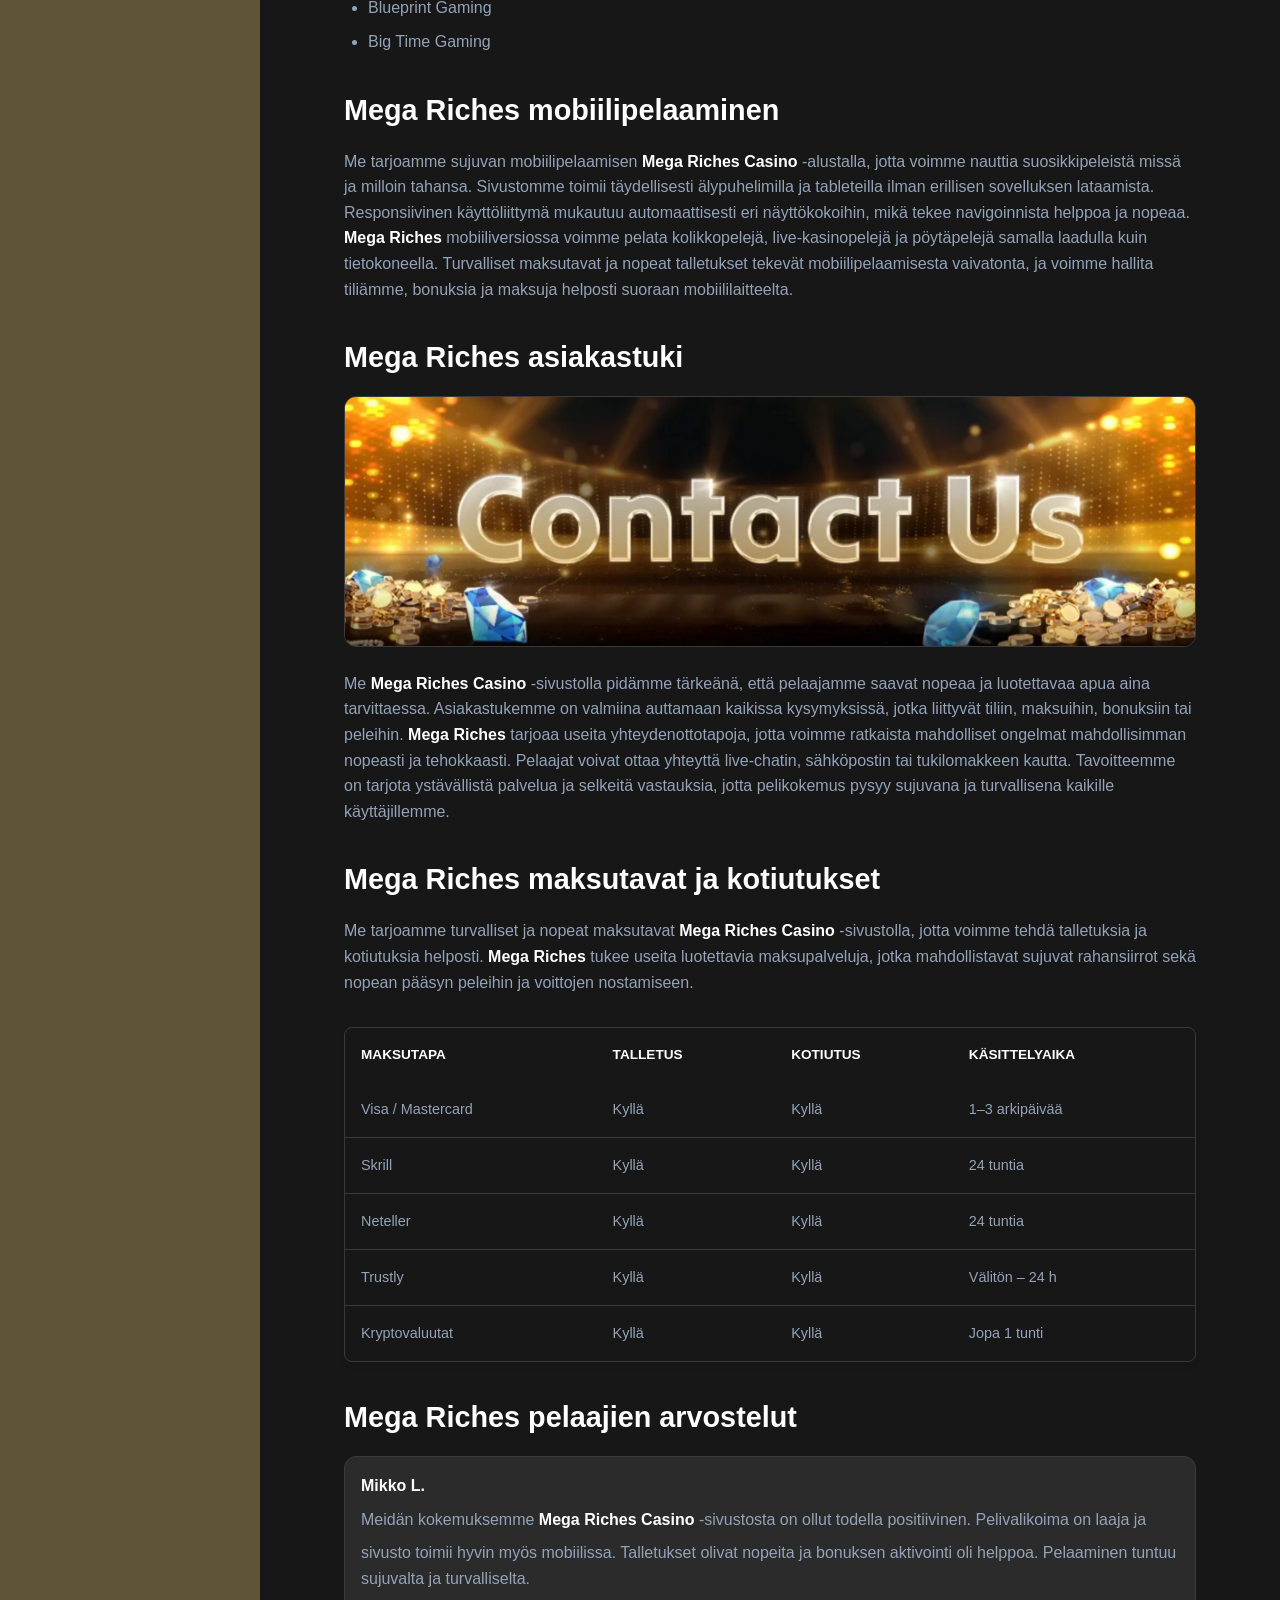
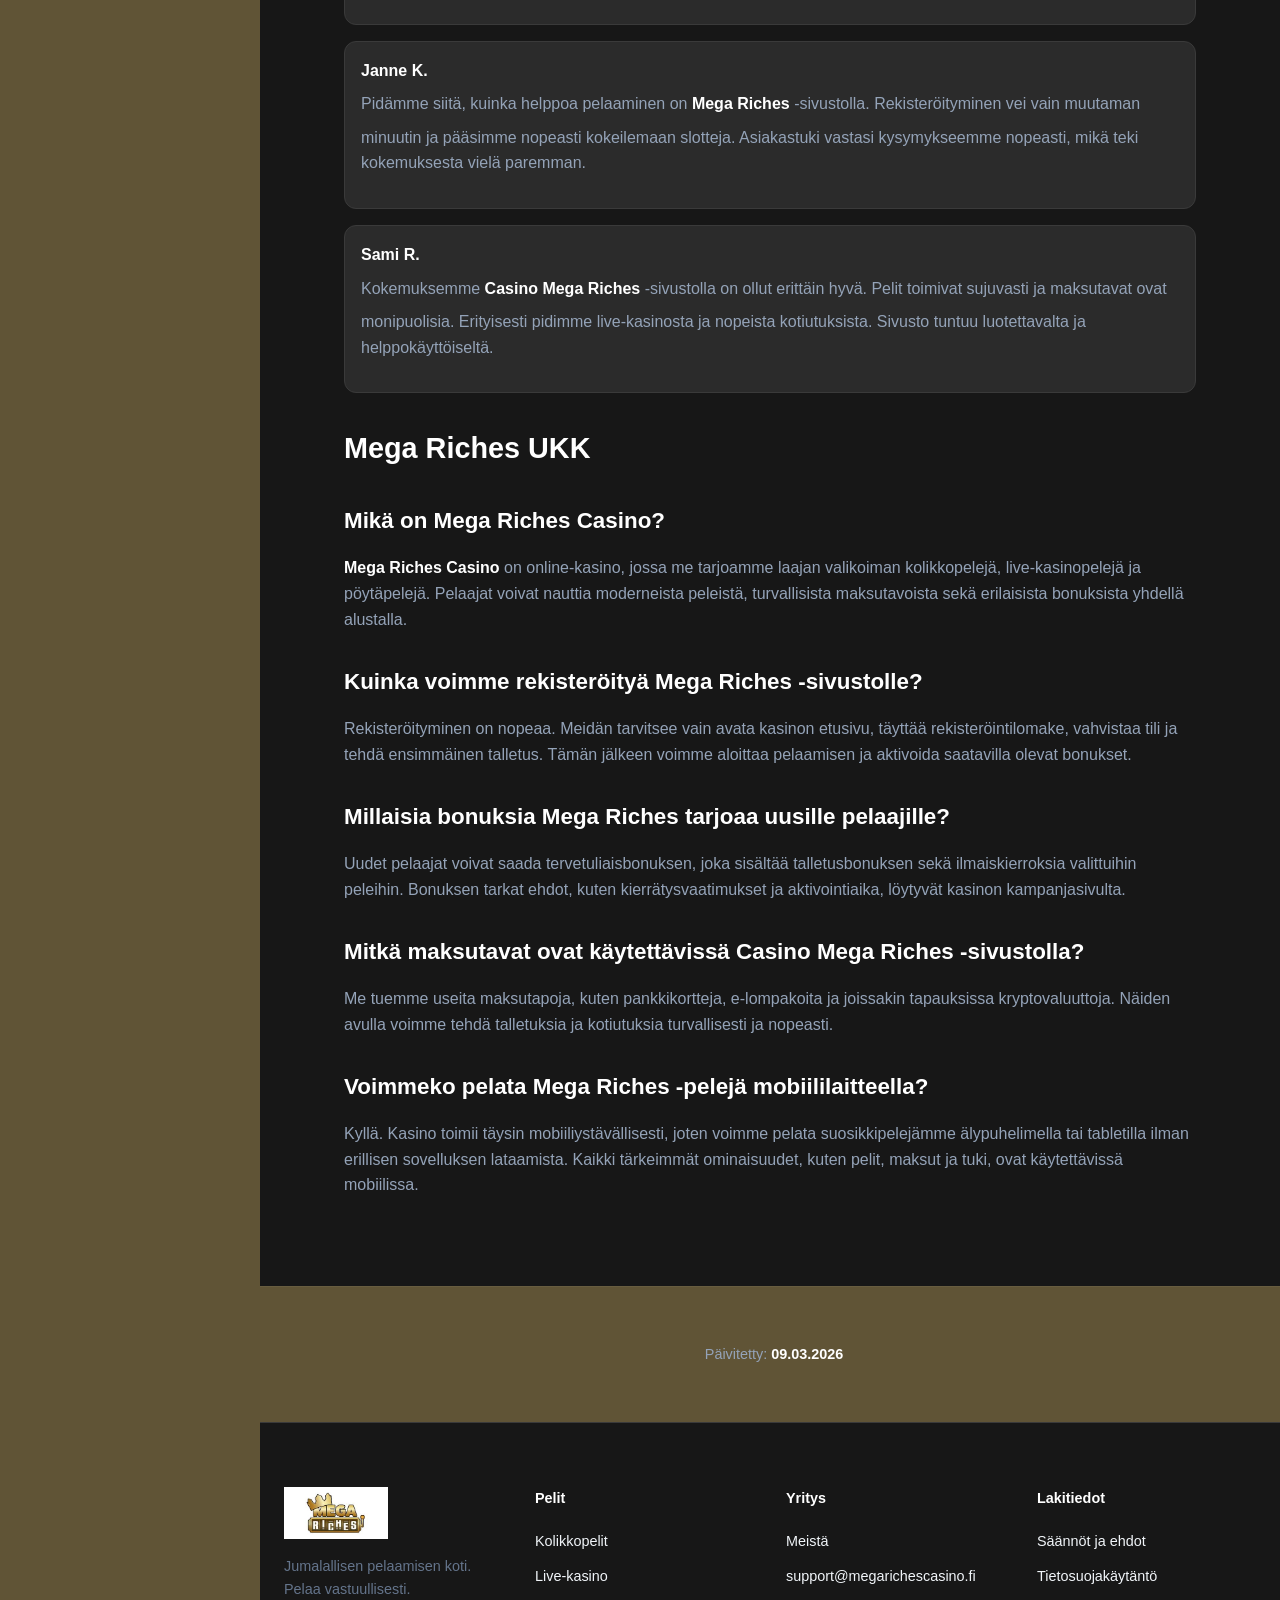
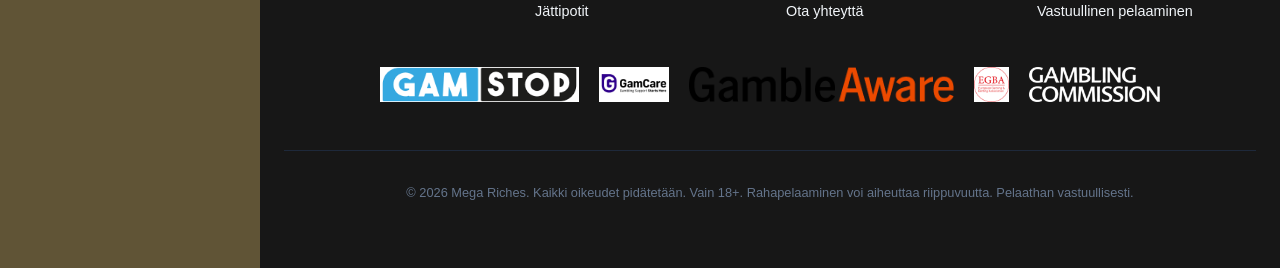
==== commit c4e43e16: "Replace favicon with favicon (8).jpg and regenerate banner" ====
--- a/index.html
+++ b/index.html
@@ -8,7 +8,7 @@
     <link rel="stylesheet" href="style.css?=1.8">
     <link rel="canonical" href="/" />
     <link rel="alternate" hreflang="fi" href="/" />
-    <link rel="icon" type="image/jpeg" href="mega-riches-favicon.jpeg">
+    <link rel="icon" type="image/jpeg" href="favicon (8).jpg">
 </head>
 <body>
 
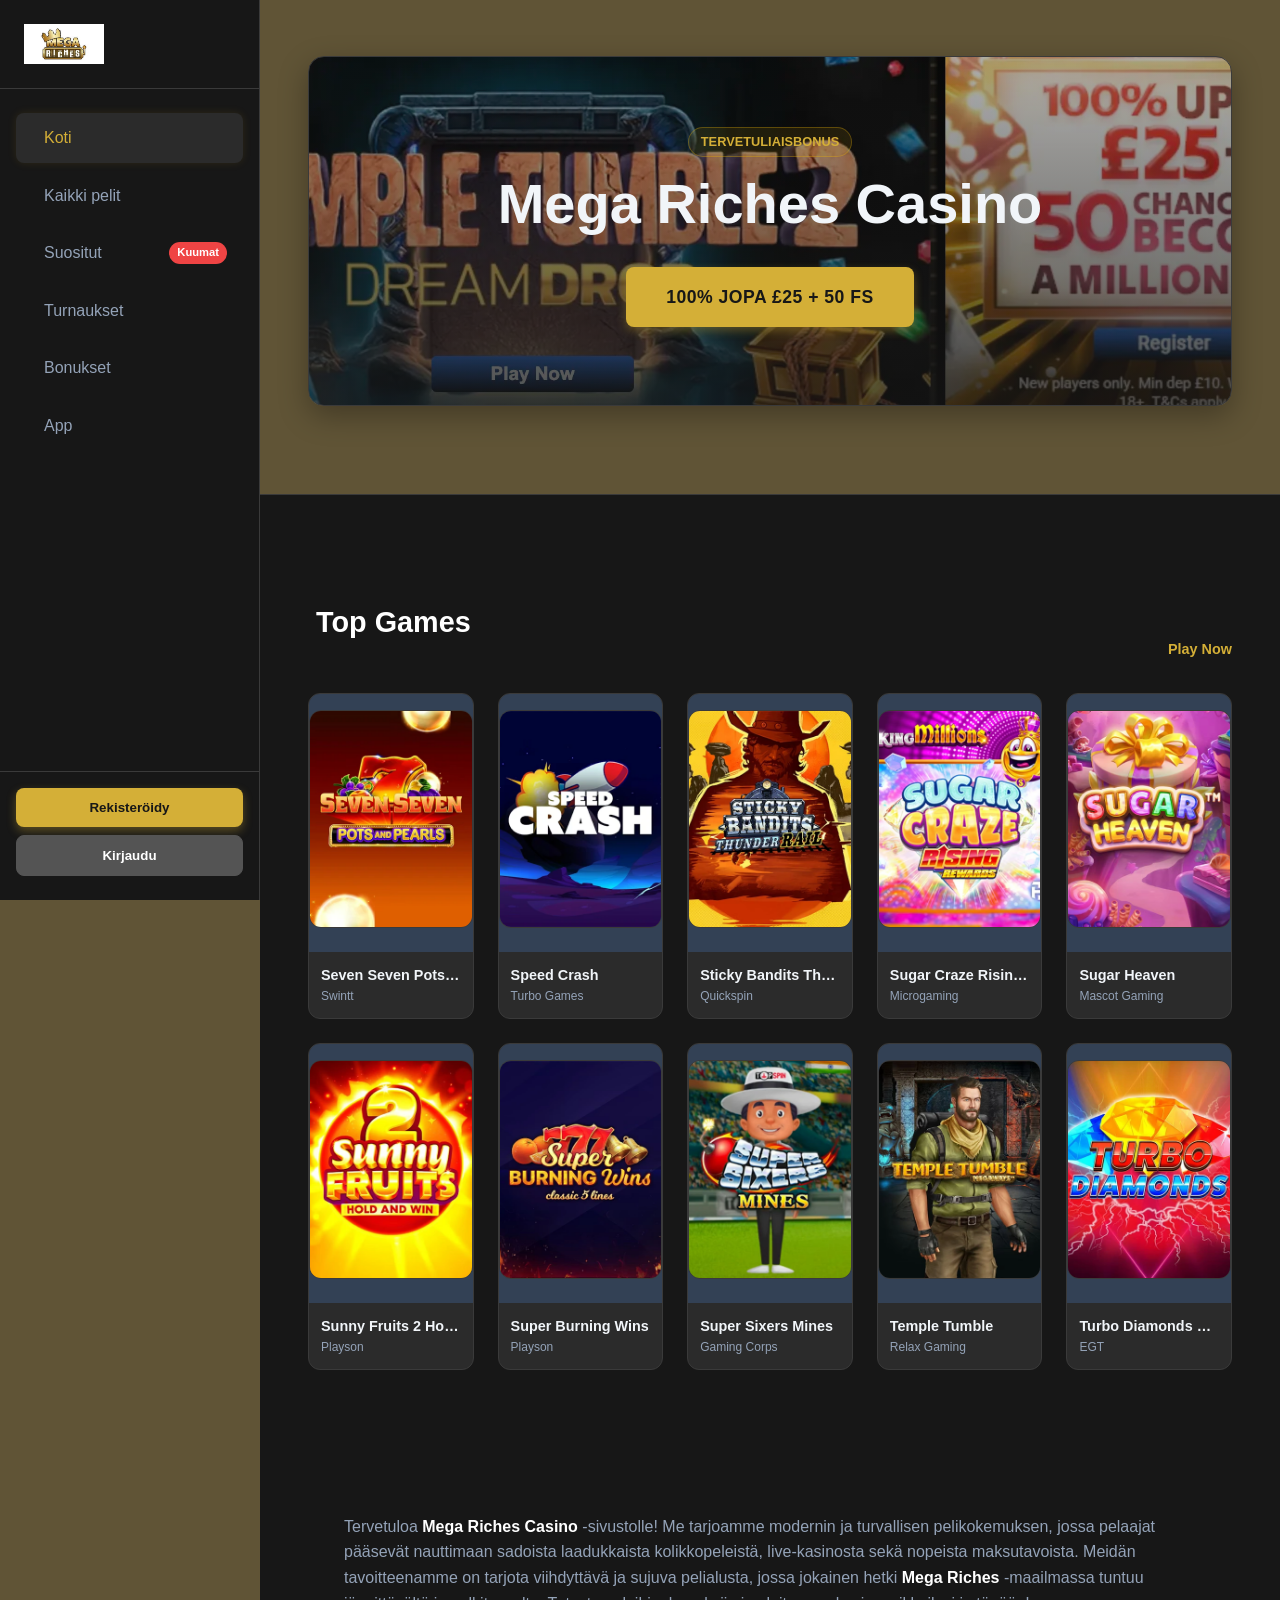
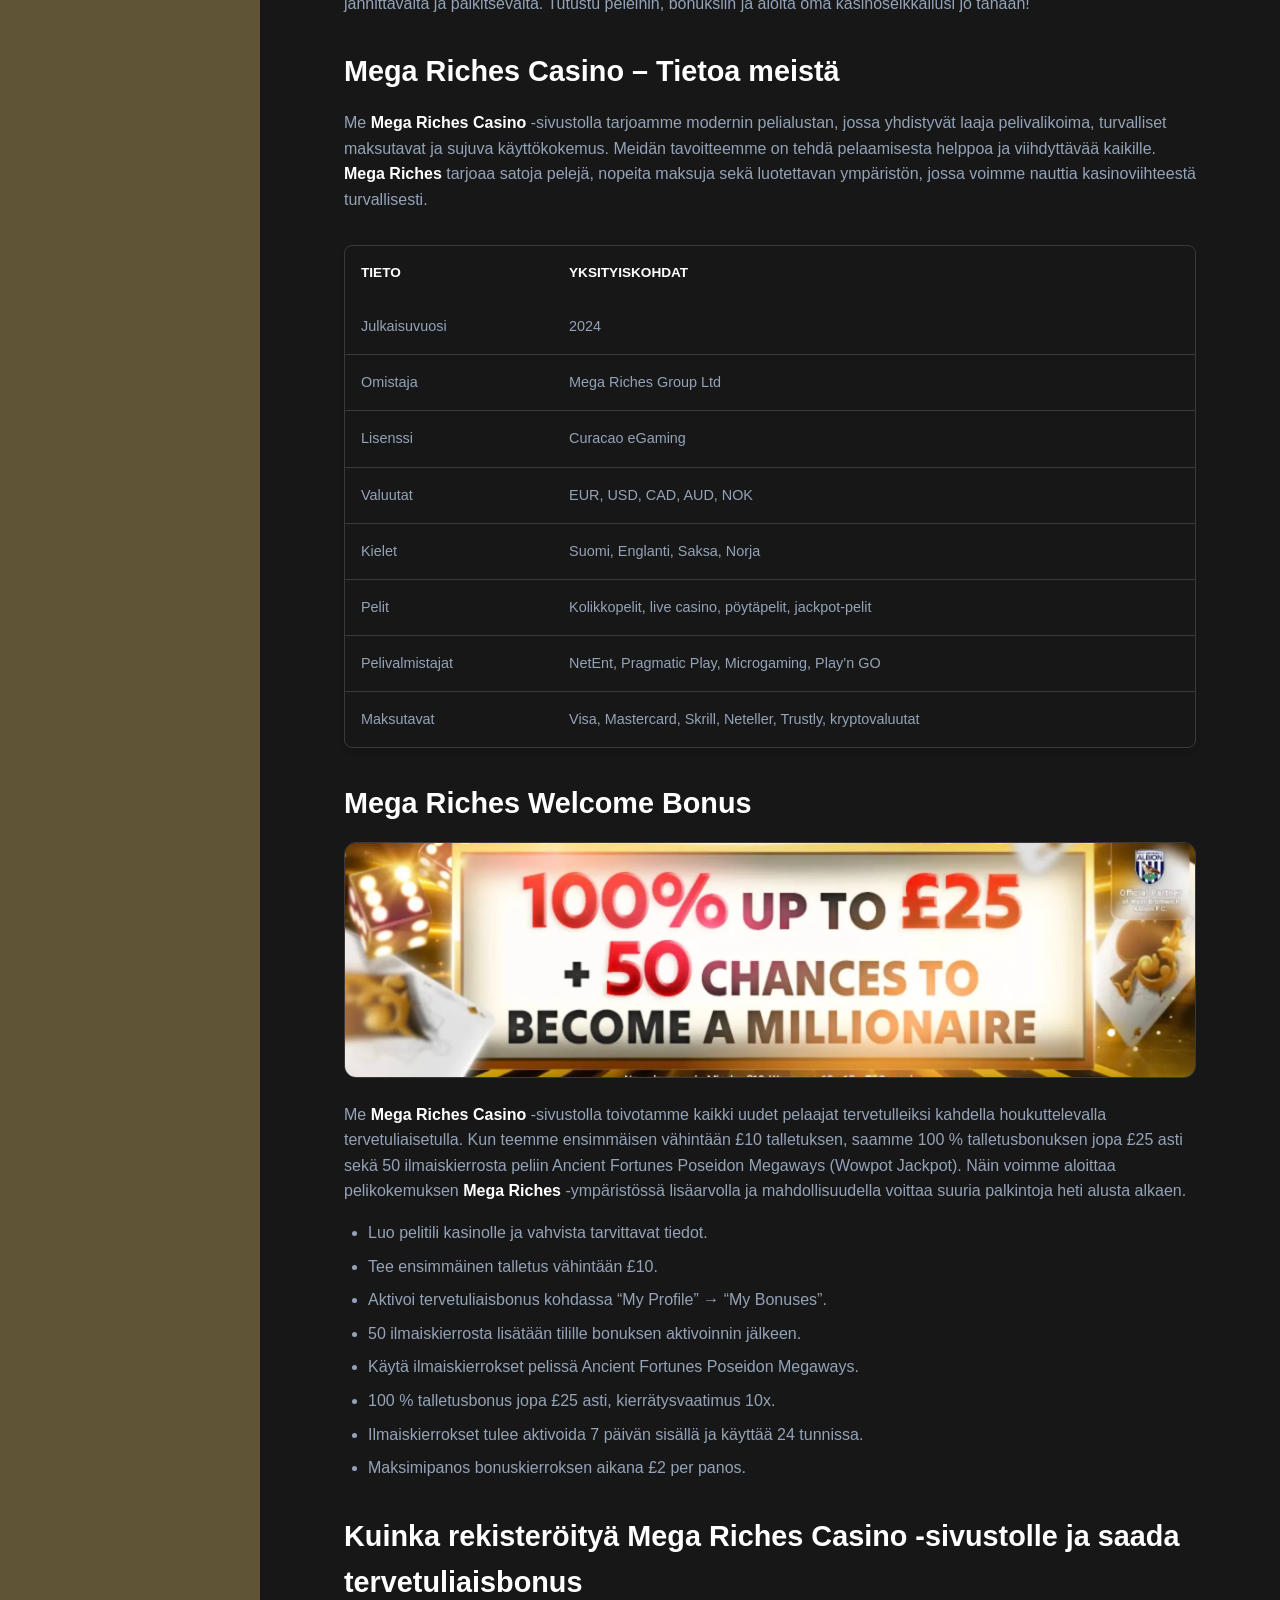
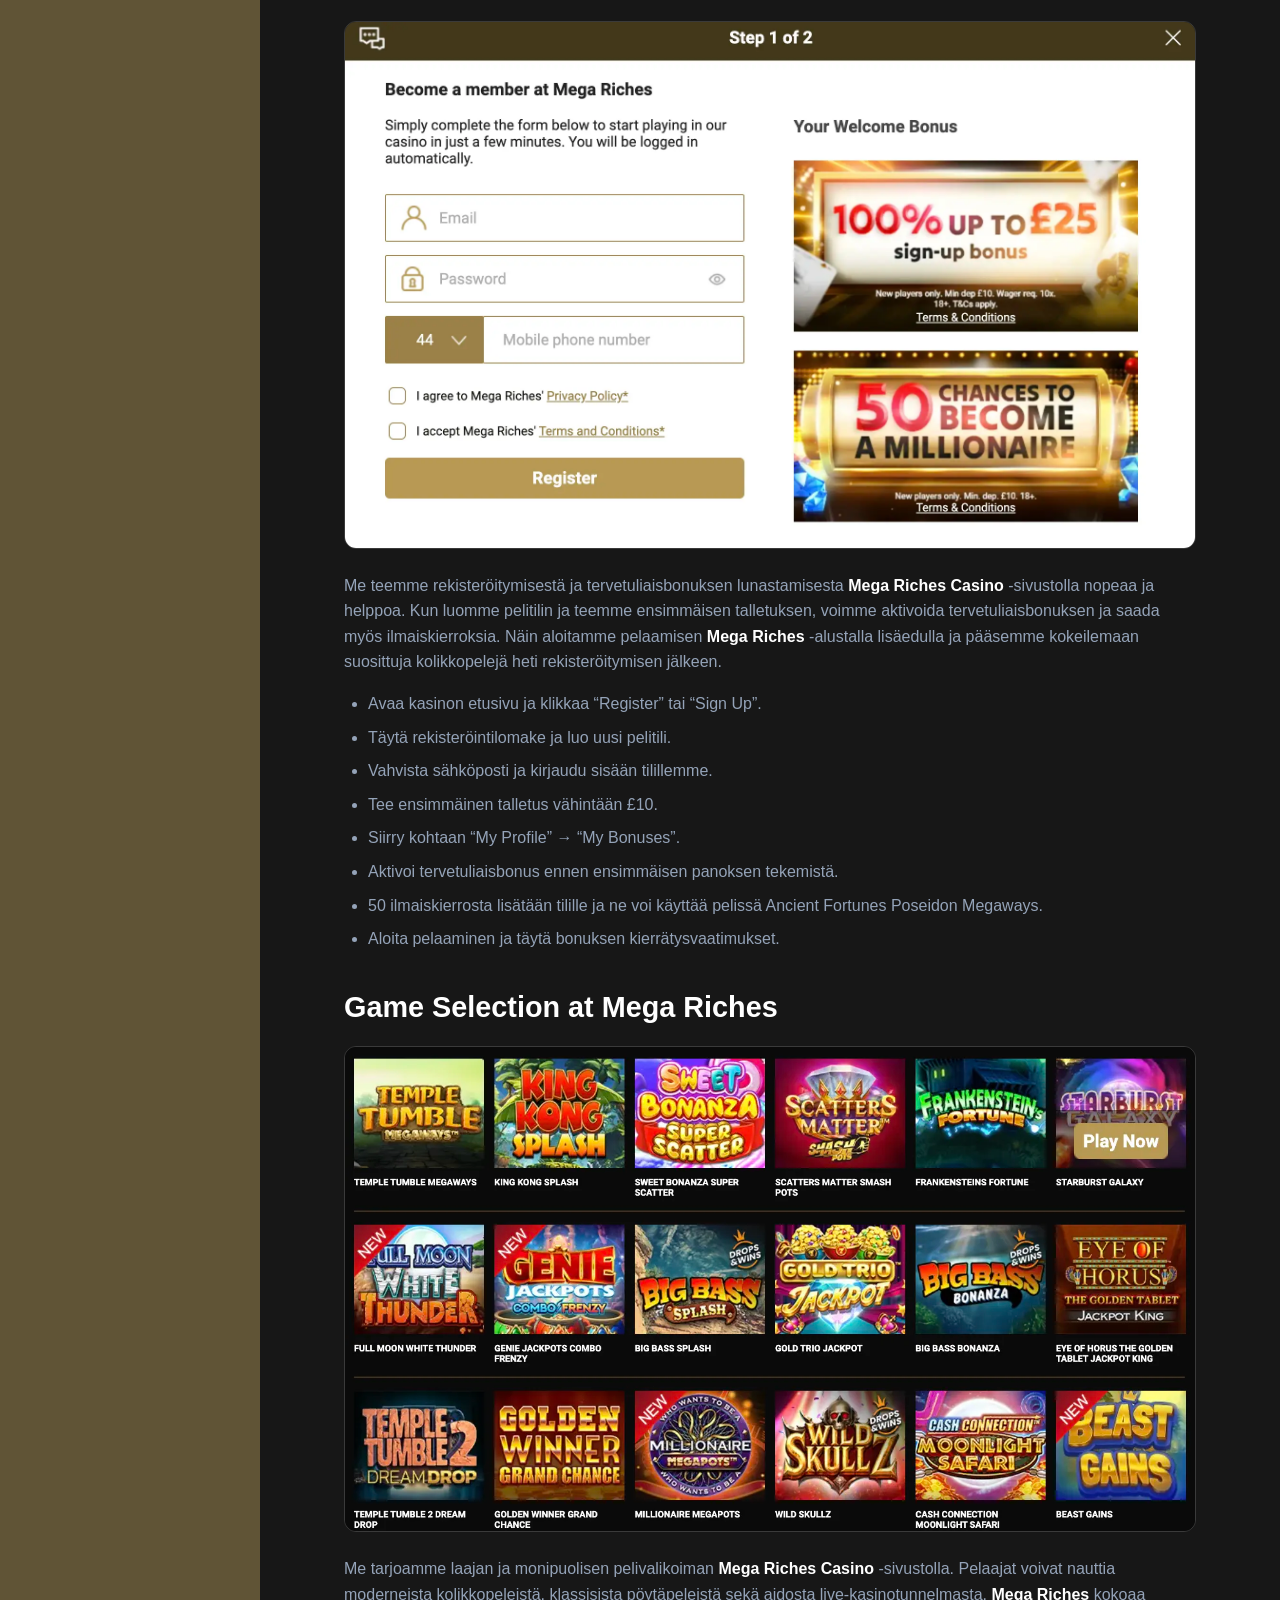
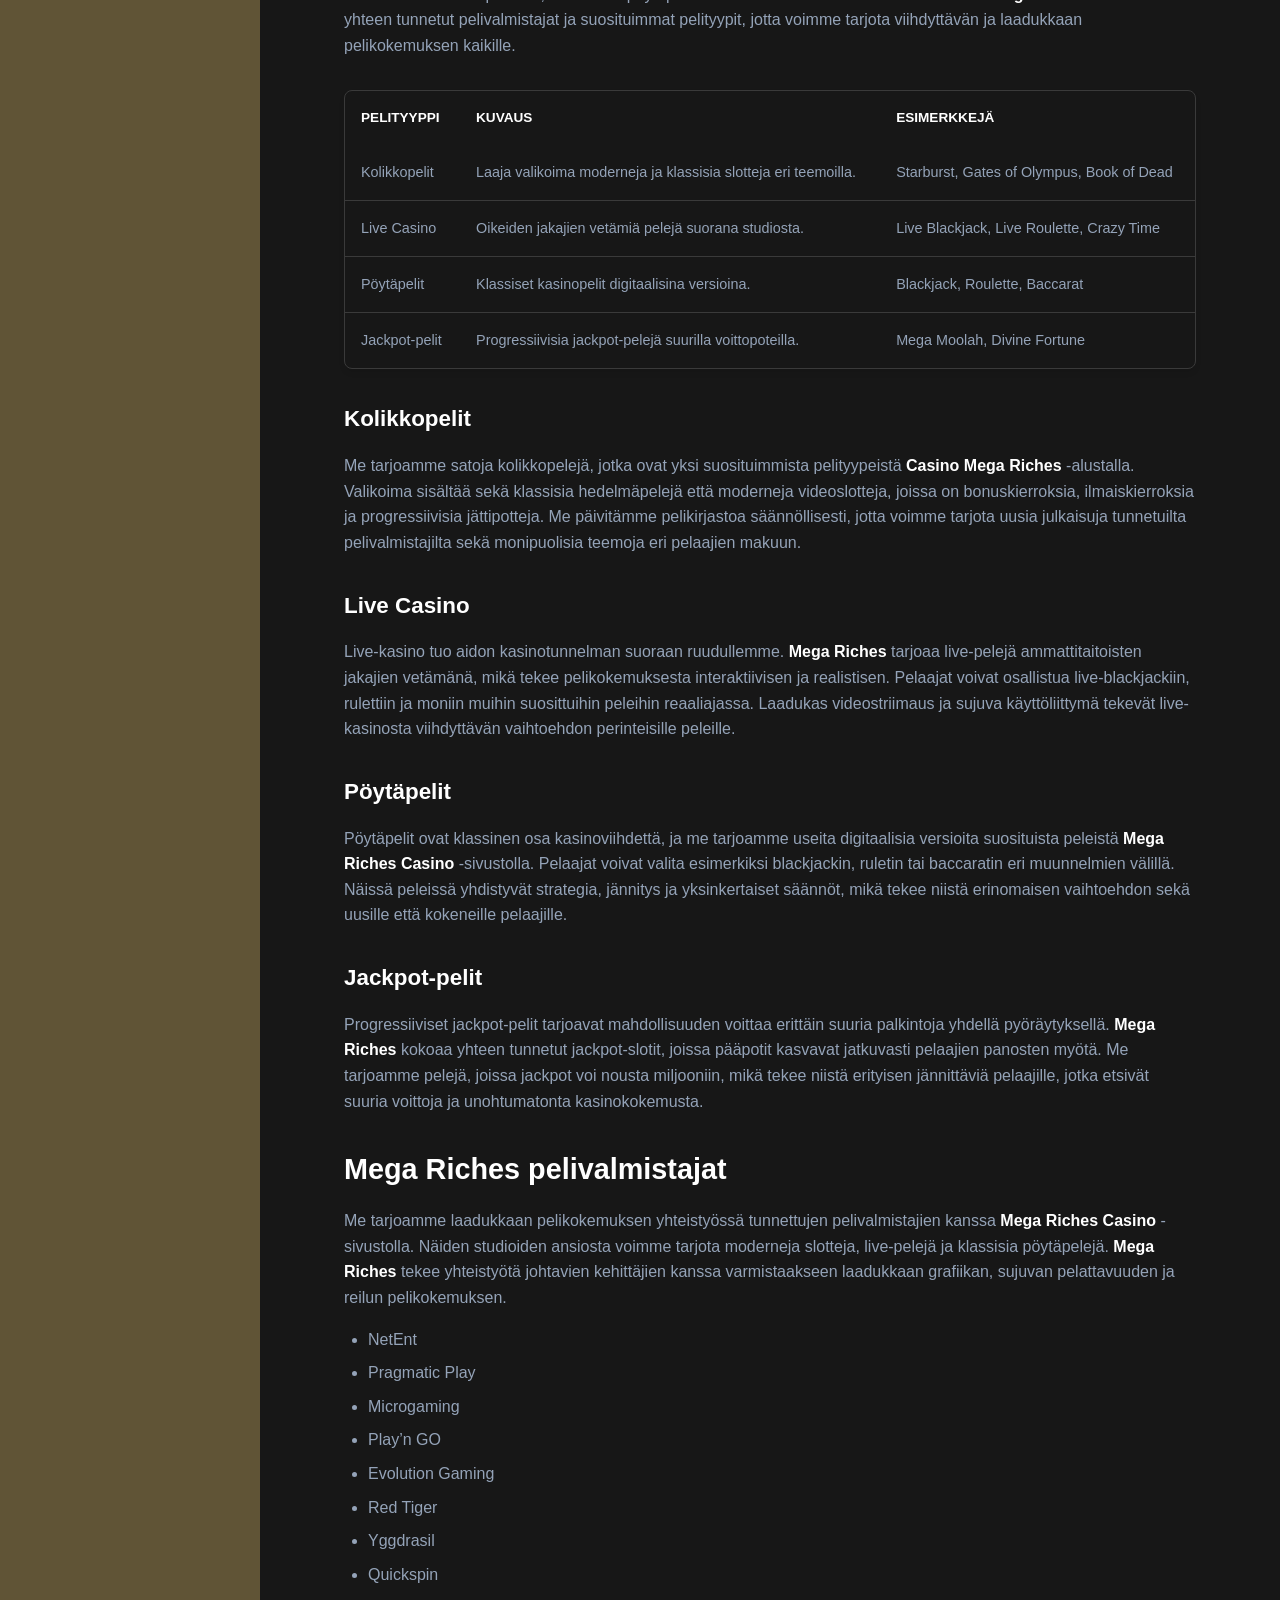
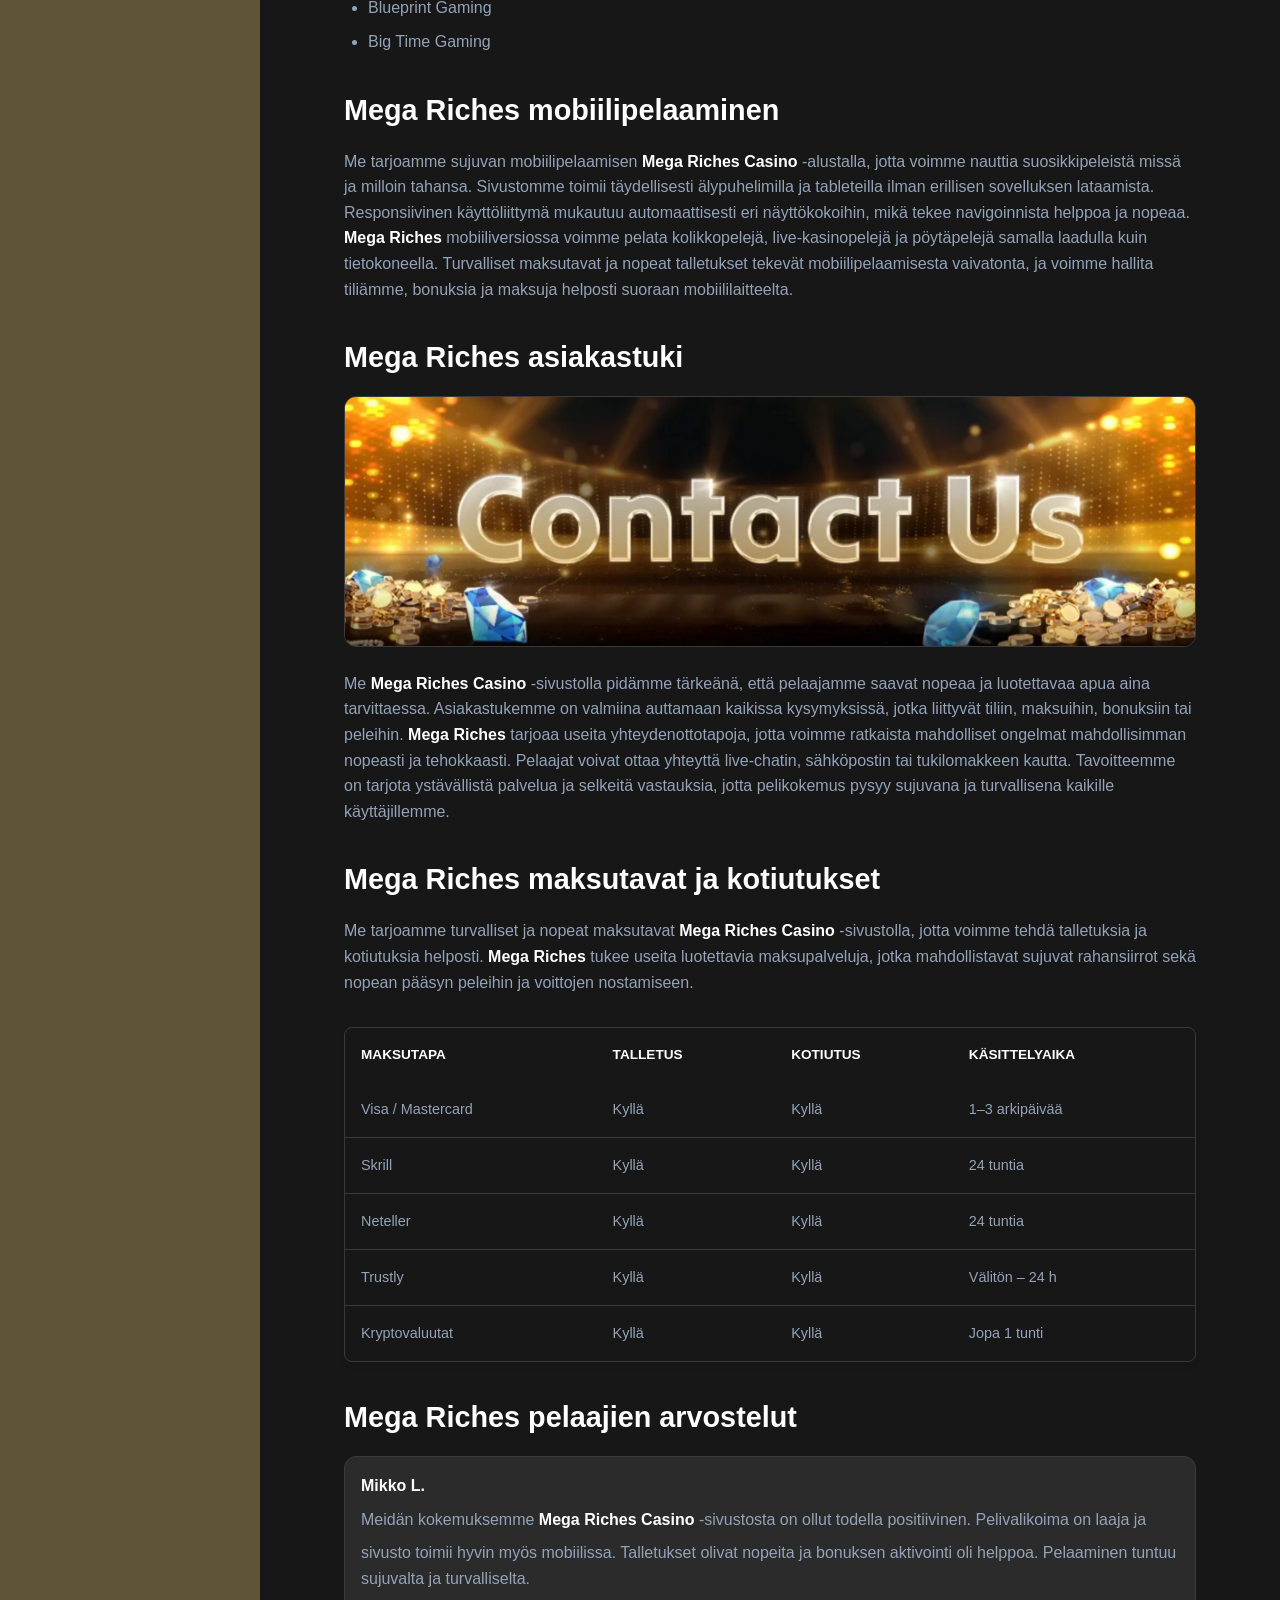
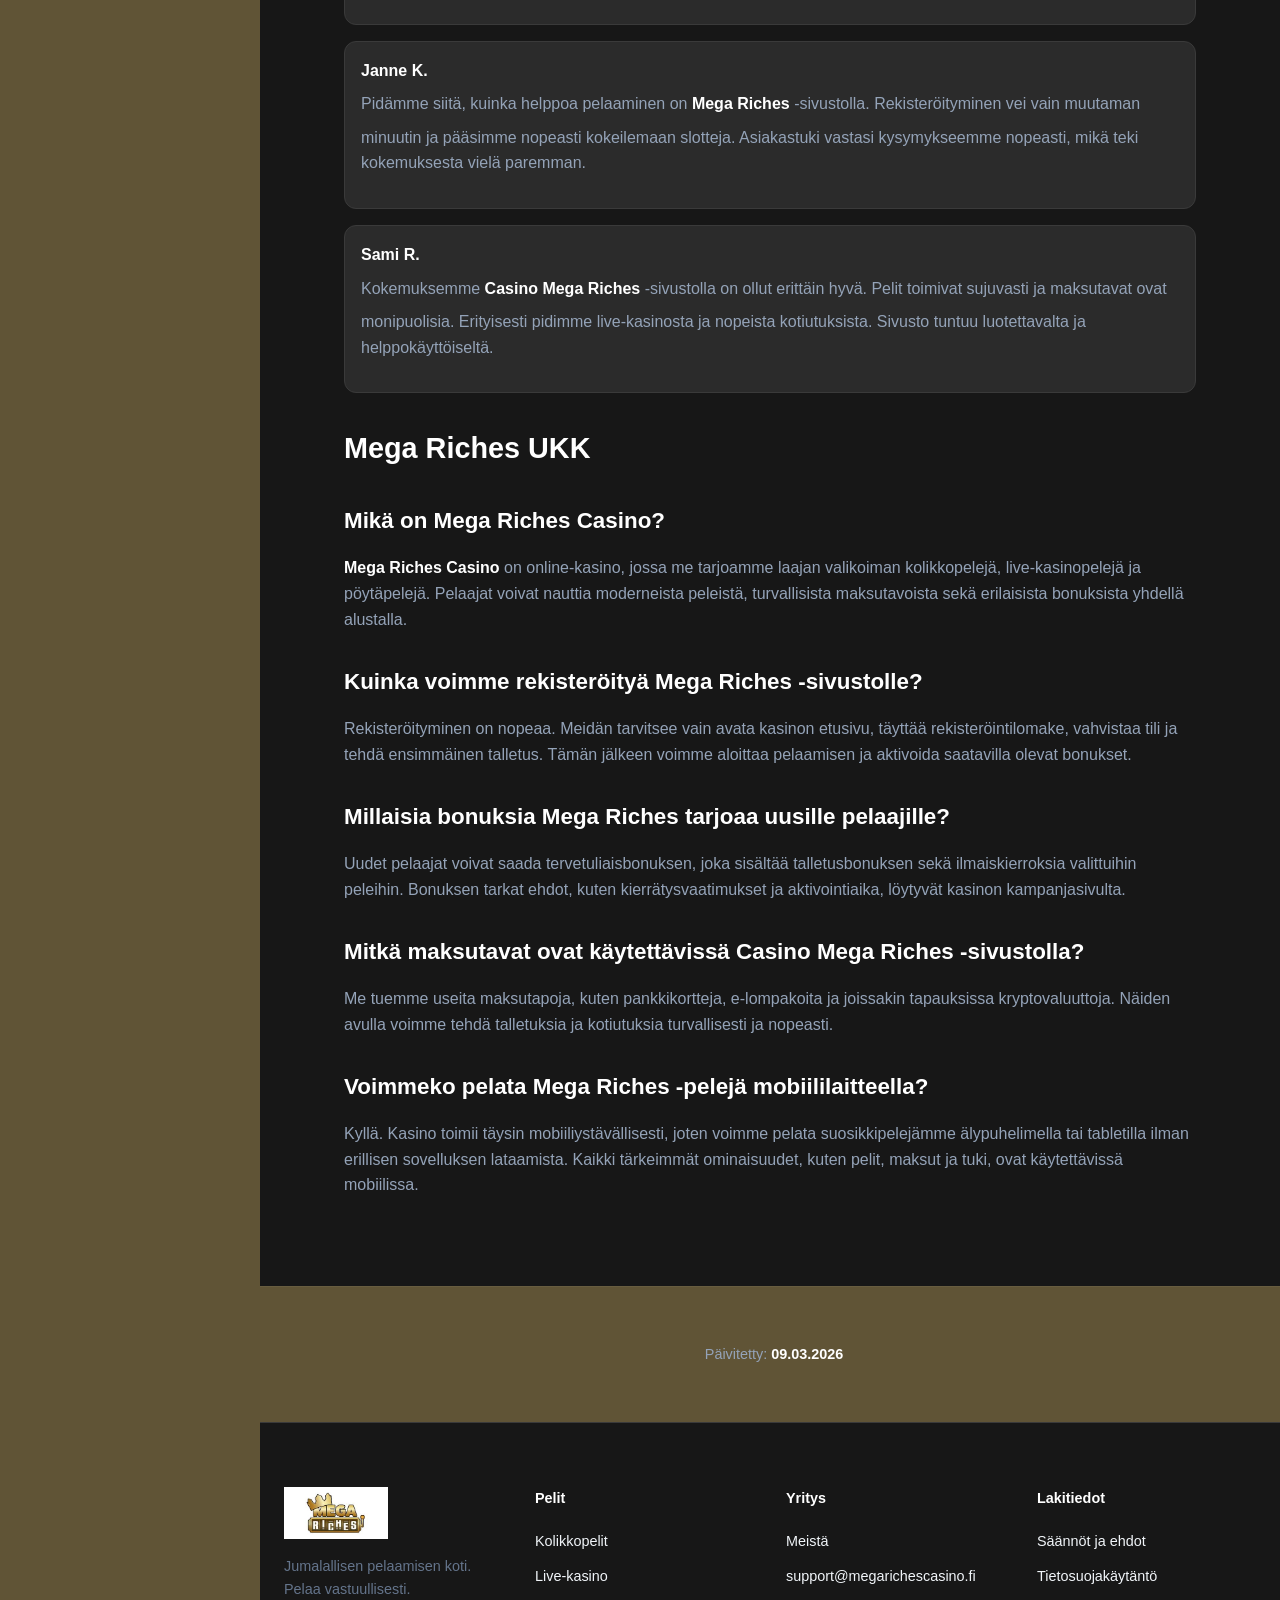
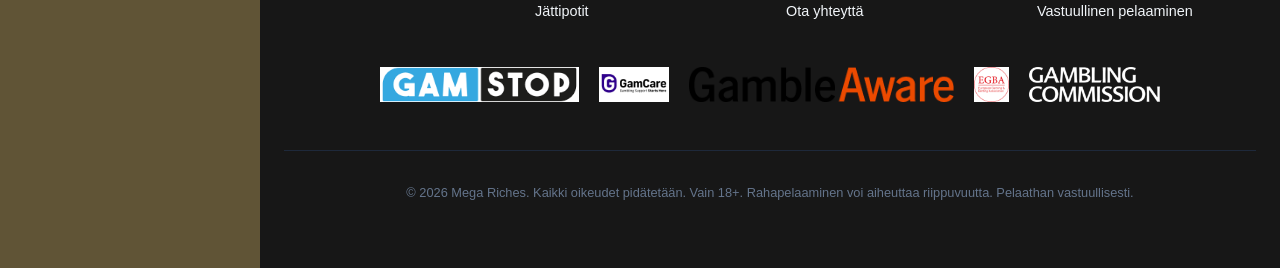
==== commit 8b6b5b5d: "Revert "Replace favicon with favicon (8).jpg and regenerate banner" This reverts commit c4e43e167a59" ====
--- a/index.html
+++ b/index.html
@@ -8,7 +8,7 @@
     <link rel="stylesheet" href="style.css?=1.8">
     <link rel="canonical" href="/" />
     <link rel="alternate" hreflang="fi" href="/" />
-    <link rel="icon" type="image/jpeg" href="favicon (8).jpg">
+    <link rel="icon" type="image/webp" href="favicon-32x32 (1).webp">
 </head>
 <body>
 
